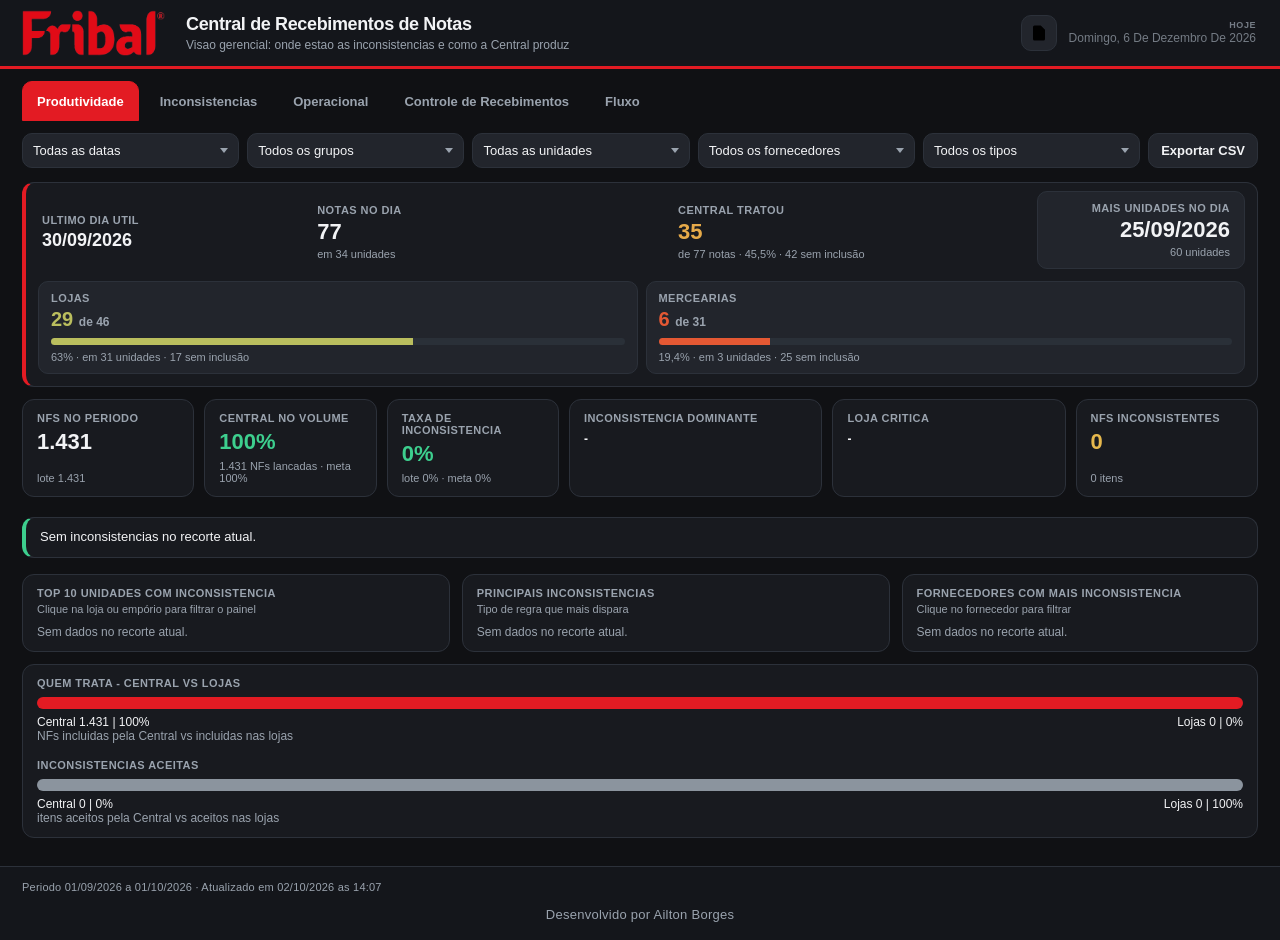
==== index.html @ db61d73b "Pendencias: ordenacao por colunas, padrao por contato (desc) Co-authored-by: Cursor <cursoragent@cur" ====
<!DOCTYPE html>
<html lang="pt-BR">
<head>
  <meta charset="utf-8" />
  <meta name="viewport" content="width=device-width, initial-scale=1, viewport-fit=cover" />
  <title>Fribal | Central de Recebimentos de Notas</title>
  <link rel="stylesheet" href="styles.css" />
  <link rel="stylesheet" href="recebimentos.css" />
</head>
<body>
  <svg class="fluxo-sprite" aria-hidden="true" fill="none" stroke="currentColor" stroke-width="1.8" stroke-linecap="round" stroke-linejoin="round">
    <symbol id="i-play" viewBox="0 0 24 24"><circle cx="12" cy="12" r="9"/><path d="M10 8.5v7l6-3.5z" fill="currentColor" stroke="none"/></symbol>
    <symbol id="i-xml" viewBox="0 0 24 24"><path d="M14 2H6a2 2 0 0 0-2 2v16a2 2 0 0 0 2 2h12a2 2 0 0 0 2-2V8z"/><path d="M14 2v6h6"/><path d="M8 13h8M8 17h5"/></symbol>
    <symbol id="i-inbox" viewBox="0 0 24 24"><path d="M22 12h-6l-2 3H10l-2-3H2"/><path d="M5.45 5.11 2 12v6a2 2 0 0 0 2 2h16a2 2 0 0 0 2-2v-6l-3.45-6.89A2 2 0 0 0 16.76 4H7.24a2 2 0 0 0-1.79 1.11z"/></symbol>
    <symbol id="i-alert" viewBox="0 0 24 24"><path d="M12 2 2 20h20L12 2z"/><path d="M12 9v5M12 17h.01"/></symbol>
    <symbol id="i-scan" viewBox="0 0 24 24"><path d="M3 7V5a2 2 0 0 1 2-2h2M17 3h2a2 2 0 0 1 2 2v2M21 17v2a2 2 0 0 1-2 2h-2M7 21H5a2 2 0 0 1-2-2v-2"/><path d="M7 12h10"/><path d="M12 8v8"/></symbol>
    <symbol id="i-tag" viewBox="0 0 24 24"><path d="M12 2H3v9l9.7 9.7a2 2 0 0 0 2.8 0l6.2-6.2a2 2 0 0 0 0-2.8L12 2z"/><circle cx="7.5" cy="7.5" r="1.5" fill="currentColor" stroke="none"/></symbol>
    <symbol id="i-cost" viewBox="0 0 24 24"><path d="M12 1v22"/><path d="M17 5H9.5a3.5 3.5 0 0 0 0 7h5a3.5 3.5 0 0 1 0 7H6"/></symbol>
    <symbol id="i-tax" viewBox="0 0 24 24"><path d="M4 7V4h16v3"/><path d="M9 20h6"/><path d="M12 4v16"/><path d="M4 11h16"/></symbol>
    <symbol id="i-check" viewBox="0 0 24 24"><path d="M22 11.08V12a10 10 0 1 1-5.93-9.14"/><path d="M22 4 12 14.01l-3-3"/></symbol>
    <symbol id="i-truck" viewBox="0 0 24 24"><path d="M14 18V6a2 2 0 0 0-2-2H4a2 2 0 0 0-2 2v11h2"/><path d="M15 18h4l3-5V9h-7v9z"/><circle cx="7.5" cy="18.5" r="2.5"/><circle cx="17.5" cy="18.5" r="2.5"/></symbol>
    <symbol id="i-undo" viewBox="0 0 24 24"><path d="M3 9h13a5 5 0 0 1 0 10H9"/><path d="M7 5 3 9l4 4"/></symbol>
    <symbol id="i-store" viewBox="0 0 24 24"><path d="M3 9 5 3h14l2 6"/><path d="M3 9v11h18V9"/><path d="M9 22V12h6v10"/></symbol>
    <symbol id="i-bank" viewBox="0 0 24 24"><path d="M3 21h18"/><path d="M3 10h18"/><path d="M5 6l7-4 7 4"/><path d="M4 10v11M8 10v11M12 10v11M16 10v11M20 10v11"/></symbol>
    <symbol id="i-flag" viewBox="0 0 24 24"><path d="M4 22V4"/><path d="M4 4s2-1 6 1 8-2 8-2v10s-4 3-8 1-6 2-6 2z"/></symbol>
    <symbol id="i-sheet" viewBox="0 0 24 24"><path d="M14 2H6a2 2 0 0 0-2 2v16a2 2 0 0 0 2 2h12a2 2 0 0 0 2-2V8z"/><path d="M14 2v6h6"/><path d="M8 13h8M8 17h8M8 9h2"/></symbol>
  </svg>
  <header class="topbar">
    <div class="brand">
      <button class="logo-wrap" type="button" id="btn-home" title="Voltar para Produtividade">
        <img class="logo" src="fribal-logo.png" alt="Fribal" />
      </button>
      <div class="brand-copy">
        <h1>Central de Recebimentos de Notas</h1>
        <p>Visao gerencial: onde estao as inconsistencias e como a Central produz</p>
      </div>
      <div class="brand-actions">
        <a class="sheets-link" href="https://docs.google.com/spreadsheets/d/13R78aXOg1EveB5bdp1Mf9kzS7Kz0Wy-F6XvKM7ao9wM/edit?gid=0#gid=0" target="_blank" rel="noopener noreferrer" title="Abrir planilha da Central de Recebimento">
          <svg class="sheets-ico" aria-hidden="true"><use href="#i-sheet"></use></svg>
          <span class="sr-only">Abrir planilha da Central de Recebimento</span>
        </a>
        <div class="today-chip" title="Data de hoje">
          <small>Hoje</small>
          <strong id="todayDate"></strong>
        </div>
      </div>
    </div>
  </header>

  <nav class="tabs">
    <button class="tab active" data-tab="central">Produtividade</button>
    <button class="tab" data-tab="inc">Inconsistencias</button>
    <button class="tab" data-tab="ops">Operacional</button>
    <button class="tab" data-tab="receb">Controle de Recebimentos</button>
    <button class="tab" data-tab="fluxo">Fluxo</button>
  </nav>

  <main class="wrap">
    <div class="filters" id="filters">
      <div id="f-data"></div>
      <div id="f-segmento"></div>
      <div id="f-loja"></div>
      <div id="f-forn"></div>
      <div id="f-tipo"></div>
      <button class="ghost" id="btn-csv" type="button" title="Base tratada da juncao dos arquivos da pasta Bases">Exportar CSV</button>
    </div>

    <section class="dia-central hidden" id="dia-central"></section>
    <section class="kpis" id="kpis"></section>
    <p class="headline" id="headline"></p>

    <section id="view-central">
      <div class="board">
        <article class="card board-wide">
          <div class="lbl">Top 10 unidades com inconsistencia</div>
          <p class="hint">Clique na loja ou empório para filtrar o painel</p>
          <div id="top-lojas" class="rank-bars"></div>
        </article>
        <article class="card">
          <div class="lbl">Principais inconsistencias</div>
          <p class="hint">Tipo de regra que mais dispara</p>
          <div id="top-tipos" class="rank-bars"></div>
        </article>
        <article class="card">
          <div class="lbl">Fornecedores com mais inconsistencia</div>
          <p class="hint">Clique no fornecedor para filtrar</p>
          <div id="top-forn" class="rank-bars"></div>
        </article>
      </div>
      <article class="card">
        <div class="lbl">Quem trata - Central vs Lojas</div>
        <div id="split-lanc" class="split-block"></div>
        <div class="lbl" style="margin-top:16px">Inconsistencias aceitas</div>
        <div id="split-aceite" class="split-block"></div>
      </article>
    </section>

    <section id="view-inc" class="hidden">
      <div class="pd-toolbar">
        <div class="pd-chips" id="pd-chips"></div>
        <div class="pd-actions">
          <span class="muted" id="pd-status"></span>
          <button type="button" class="ghost" id="pd-clear">Limpar filtros</button>
          <button type="button" class="ghost" id="pd-reload">Atualizar</button>
          <a class="ghost" data-pd-sheet href="#" target="_blank" rel="noopener noreferrer">Abrir planilha</a>
        </div>
      </div>

      <div class="pd-error" id="pd-error" hidden>
        <div>
          <strong>Nao foi possivel ler a planilha da Central.</strong>
          <div class="muted" style="margin-top:4px">Verifique se ela continua compartilhada para "qualquer pessoa com o link". <span id="pd-error-msg"></span></div>
        </div>
        <a class="ghost" data-pd-sheet href="#" target="_blank" rel="noopener noreferrer">Abrir planilha</a>
      </div>

      <div id="pd-content">
        <section class="kpis pd-kpis" id="pd-kpis"></section>
        <p class="headline" id="pd-headline">Carregando pendencias da planilha...</p>

        <div class="board pd-board">
          <article class="card">
            <div class="lbl">Pendencias por tipo</div>
            <p class="hint">Clique para filtrar</p>
            <div id="pd-tipos" class="rank-bars pd-wrap-names"></div>
          </article>
          <article class="card">
            <div class="lbl">Lojas com mais pendencias</div>
            <p class="hint">Top 10 unidades</p>
            <div id="pd-lojas" class="rank-bars"></div>
          </article>
          <article class="card">
            <div class="lbl">Quem precisa agir</div>
            <p class="hint">Contato e setor responsavel</p>
            <div id="pd-resp" class="rank-bars pd-wrap-names"></div>
          </article>
          <article class="card">
            <div class="lbl">Idade das pendencias</div>
            <p class="hint">Dias em aberto</p>
            <div id="pd-idade" class="rank-bars"></div>
          </article>
          <article class="card">
            <div class="lbl">Por data da nota</div>
            <p class="hint">Data informada na planilha</p>
            <div id="pd-datas" class="rank-bars"></div>
          </article>
          <article class="card">
            <div class="lbl">Atendimento da Central</div>
            <p class="hint">Quem acompanha a pendencia</p>
            <div id="pd-atendente" class="rank-bars"></div>
          </article>
        </div>

        <div class="muted count-line" id="pd-count"></div>
        <p class="table-hint">Em telas estreitas a lista vira cartoes. No tablet, deslize a tabela na horizontal.</p>
        <div class="table-wrap">
          <table>
            <thead>
              <tr>
                <th class="sortable" data-pd-sort="loja" scope="col" aria-sort="none" title="Ordenar por Loja">Loja<span class="sort-ind" aria-hidden="true">↕</span></th>
                <th class="sortable" data-pd-sort="nota" scope="col" aria-sort="none" title="Ordenar por Nota">Nota<span class="sort-ind" aria-hidden="true">↕</span></th>
                <th class="sortable" data-pd-sort="data" scope="col" aria-sort="none" title="Ordenar por Data">Data<span class="sort-ind" aria-hidden="true">↕</span></th>
                <th class="sortable" data-pd-sort="inconsistencia" scope="col" aria-sort="none" title="Ordenar por Inconsistencia">Inconsistencia<span class="sort-ind" aria-hidden="true">↕</span></th>
                <th class="sortable" data-pd-sort="contato" scope="col" aria-sort="none" title="Ordenar por Contato">Contato<span class="sort-ind" aria-hidden="true">↕</span></th>
                <th class="sortable" data-pd-sort="setor" scope="col" aria-sort="none" title="Ordenar por Setor">Setor<span class="sort-ind" aria-hidden="true">↕</span></th>
                <th class="sortable" data-pd-sort="atendente" scope="col" aria-sort="none" title="Ordenar por Atendente">Atendente<span class="sort-ind" aria-hidden="true">↕</span></th>
                <th class="sortable" data-pd-sort="dias" scope="col" aria-sort="none" title="Ordenar por Dias">Dias<span class="sort-ind" aria-hidden="true">↕</span></th>
              </tr>
            </thead>
            <tbody id="pd-tbody"></tbody>
          </table>
        </div>
      </div>
    </section>

    <section id="view-ops" class="hidden">
      <div class="muted count-line" id="count-ops"></div>
      <p class="table-hint">Em telas estreitas a lista vira cartoes. No tablet, deslize a tabela na horizontal.</p>
      <div class="table-wrap">
        <table>
          <thead>
            <tr>
              <th>Data</th>
              <th>Loja</th>
              <th>Grupo</th>
              <th>NF</th>
              <th>Fornecedor</th>
              <th>Tipo</th>
              <th>Produto / campo</th>
              <th>De</th>
              <th>Para</th>
              <th>Pessoa</th>
              <th>Equipe</th>
            </tr>
          </thead>
          <tbody id="tb-ops"></tbody>
        </table>
      </div>
    </section>

        <section id="view-receb" class="hidden">
      <div class="page">
        <header class="header" hidden>
          <div class="header-actions">
            <span class="status-pill" id="rb-loadStatus" hidden>Carregando…</span>
            <button type="button" class="btn" id="rb-btnReload" hidden>Recarregar</button>
            <button type="button" class="btn primary" id="rb-btnPickFile" hidden>Carregar arquivo</button>
            <input type="file" id="rb-fileInput" accept=".txt,.csv,text/plain" />
          </div>
        </header>

        <div class="wrap">
          <div class="load-banner" id="rb-loadBanner">
            <div>
              <strong>Não foi possível ler a Base automaticamente.</strong>
              <div class="caption" style="margin-top:4px">
                Abra via servidor local ou selecione
                <code>Bases/Painel de Controle de Recebimentos.txt</code>.
              </div>
            </div>
            <button type="button" class="ghost" id="rb-btnPickFileBanner">Selecionar arquivo</button>
          </div>

          <article class="card sec" id="rb-filtros">
            <div class="sec-head">
              <div class="lbl">Filtros</div>
              <button type="button" class="ghost" id="rb-btnClearFilters">Limpar filtros</button>
            </div>
            <div class="filters">
              <div class="field">
                <label for="rb-fDataDe">Entrada de</label>
                <div class="date-field">
                  <input type="text" id="rb-fDataDe" class="date-br" placeholder="dd/mm/yyyy" readonly autocomplete="off" />
                  <button type="button" class="date-picker-btn" aria-label="Abrir calendário" title="Selecionar data">
                    <svg viewBox="0 0 24 24" aria-hidden="true"><path fill="none" stroke="currentColor" stroke-width="2" stroke-linecap="round" stroke-linejoin="round" d="M7 3v3M17 3v3M4 8h16M5 5h14a2 2 0 0 1 2 2v13a2 2 0 0 1-2 2H5a2 2 0 0 1-2-2V7a2 2 0 0 1 2-2z"/></svg>
                  </button>
                </div>
              </div>
              <div class="field">
                <label for="rb-fDataAte">Entrada até</label>
                <div class="date-field">
                  <input type="text" id="rb-fDataAte" class="date-br" placeholder="dd/mm/yyyy" readonly autocomplete="off" />
                  <button type="button" class="date-picker-btn" aria-label="Abrir calendário" title="Selecionar data">
                    <svg viewBox="0 0 24 24" aria-hidden="true"><path fill="none" stroke="currentColor" stroke-width="2" stroke-linecap="round" stroke-linejoin="round" d="M7 3v3M17 3v3M4 8h16M5 5h14a2 2 0 0 1 2 2v13a2 2 0 0 1-2 2H5a2 2 0 0 1-2-2V7a2 2 0 0 1 2-2z"/></svg>
                  </button>
                </div>
              </div>
              <div class="field">
                <label for="rb-fSituacao-btn">Situação</label>
                <div id="rb-fSituacao" class="msel"></div>
              </div>
              <div class="field">
                <label for="rb-fGrupo-btn">Grupo</label>
                <div id="rb-fGrupo" class="msel"></div>
              </div>
              <div class="field">
                <label for="rb-fEmpresa-btn">Empresa / loja</label>
                <div id="rb-fEmpresa" class="msel"></div>
              </div>
            </div>
          </article>

          <div class="kpis" id="rb-kpiGrid"></div>
          <p class="muted count-line" id="rb-kpiCaption">Aguardando dados…</p>

          <div class="grid-2 grid-paired">
            <article class="card sec" id="rb-funil">
              <div class="lbl">Funil operacional</div>
              <p class="hint">Distribuição por situação</p>
              <div class="bars" id="rb-funilBars"></div>
            </article>
            <article class="card sec" id="rb-ritmo">
              <div class="lbl">Ritmo diário</div>
              <p class="hint">Por data de entrada</p>
              <div class="table-scroll" id="rb-ritmoTableWrap"></div>
            </article>
          </div>

          <div class="grid-2">
            <article class="card sec" id="rb-lojas">
              <div class="lbl">Top lojas</div>
              <p class="hint">Maior valor no recorte</p>
              <div id="rb-lojasTableWrap"></div>
            </article>
            <article class="card sec" id="rb-fornecedores">
              <div class="lbl">Top fornecedores</div>
              <p class="hint">Maior valor no recorte</p>
              <div id="rb-fornecedoresTableWrap"></div>
            </article>
          </div>

          <div class="grid-2 grid-paired">
            <article class="card sec" id="rb-maiores">
              <div class="lbl">Maiores notas</div>
              <p class="hint">Top 10 por valor</p>
              <div id="rb-maioresTableWrap"></div>
            </article>
            <article class="card sec" id="rb-cgo">
              <div class="lbl">Top CGO</div>
              <p class="hint">Maiores volumes</p>
              <div id="rb-cgoTableWrap"></div>
            </article>
          </div>

          <article class="card sec" id="rb-qualidade">
            <div class="lbl">Qualidade</div>
            <p class="hint">Alertas de cadastro e atraso</p>
            <div class="chips" id="rb-qualidadeChips"></div>
          </article>

          <article class="card sec" id="rb-detalhe">
            <div class="sec-head">
              <div class="sec-head-copy">
                <div class="lbl">Notas filtradas</div>
                <p class="caption" id="rb-tableCaption">—</p>
              </div>
              <button type="button" class="ghost" id="rb-btnExportExcel" disabled title="Baixar todas as notas do filtro atual para abrir no Excel">Exportar Excel</button>
            </div>
            <div class="table-scroll" id="rb-detailTableWrap"></div>
            <div class="pager">
              <div id="rb-pagerInfo">—</div>
              <div class="pager-actions">
                <button type="button" class="ghost" id="rb-btnPrevPage">Anterior</button>
                <button type="button" class="ghost" id="rb-btnNextPage">Próxima</button>
              </div>
            </div>
          </article>
        </div>
      </div>
    </section>

    <section id="view-fluxo" class="hidden">
      <div class="fluxo-head">
        <div>
          <div class="lbl">Mapa operacional</div>
          <h2>Fluxo Central de Recebimentos de Notas Fribal</h2>
          <p class="hint">Do XML do fornecedor ao financeiro, com tratativas e conferencia nas lojas.</p>
        </div>
        <div class="fluxo-toolbar">
          <button type="button" class="ghost fluxo-mode is-on" data-fluxo-mode="ok">Sem inconsistencia</button>
          <button type="button" class="ghost fluxo-mode" data-fluxo-mode="inc">Com inconsistencia</button>
        </div>
      </div>
      <p class="fluxo-now" id="fluxo-now">A nota inicia a jornada.</p>

      <div class="fluxo-board" id="fluxo-board">
        <div class="fluxo-lane-bg bg-origem"></div>
        <div class="fluxo-lane-bg bg-trat"></div>
        <div class="fluxo-lane-bg bg-central"></div>
        <div class="fluxo-lane-bg bg-loja"></div>

        <div class="fluxo-lane-title t-origem">Origem</div>
        <div class="fluxo-lane-title t-trat">Tratativas</div>
        <div class="fluxo-lane-title t-central">Central de Recebimentos</div>
        <div class="fluxo-lane-title t-loja">Lojas</div>

        <div class="fluxo-col col-origem">
          <article class="fnode pill" data-step="inicio">
            <svg class="fico"><use href="#i-play"></use></svg>
            <span>INÍCIO</span>
          </article>
          <article class="fnode oval" data-step="xml">
            <svg class="fico"><use href="#i-xml"></use></svg>
            <div>
              <strong>Fornecedor envia XML</strong>
              <small>Origem da NF-e</small>
            </div>
          </article>
        </div>

        <div class="fluxo-col col-trat">
          <div class="fstack" data-step="tratativas">
            <article class="fnode" data-step="cadastro">
              <svg class="fico"><use href="#i-tag"></use></svg>
              <div>
                <strong>Cadastro de produto</strong>
                <small>Comercial</small>
              </div>
            </article>
            <article class="fnode" data-step="custo">
              <svg class="fico"><use href="#i-cost"></use></svg>
              <div>
                <strong>Custo de mercadoria</strong>
                <small>Controller</small>
              </div>
            </article>
            <article class="fnode" data-step="fiscal">
              <svg class="fico"><use href="#i-tax"></use></svg>
              <div>
                <strong>CFOP, CGO, impostos</strong>
                <small>Fiscal / Contábil</small>
              </div>
            </article>
          </div>
          <article class="fnode" data-step="tratada">
            <svg class="fico"><use href="#i-check"></use></svg>
            <div>
              <strong>Inconsistência tratada</strong>
              <small>Retorna para validação</small>
            </div>
          </article>
        </div>

        <div class="fluxo-col col-central">
          <article class="fnode" data-step="pre">
            <svg class="fico"><use href="#i-inbox"></use></svg>
            <div>
              <strong>Pré-entrada</strong>
              <small>Central recebe a nota</small>
            </div>
          </article>
          <article class="fnode diamond" data-step="dec-c">
            <div class="diamond-inner">
              <svg class="fico"><use href="#i-alert"></use></svg>
              <strong>Inconsistência?</strong>
            </div>
          </article>
          <article class="fnode" data-step="validar">
            <svg class="fico"><use href="#i-scan"></use></svg>
            <div>
              <strong>Validar informações e gerar carga</strong>
              <small>Libera para as lojas</small>
            </div>
          </article>
          <article class="fnode oval end" data-step="fechar">
            <svg class="fico"><use href="#i-bank"></use></svg>
            <div>
              <strong>Fechar carga e gerar financeiro</strong>
              <small>Encerramento na Central</small>
            </div>
          </article>
          <article class="fnode pill fim" data-step="fim">
            <svg class="fico"><use href="#i-flag"></use></svg>
            <span>FIM</span>
          </article>
        </div>

        <div class="fluxo-col col-loja">
          <article class="fnode" data-step="conf">
            <svg class="fico"><use href="#i-truck"></use></svg>
            <div>
              <strong>Conferência de carga</strong>
              <small>Recebimento fisico na loja</small>
            </div>
          </article>
          <article class="fnode diamond" data-step="dec-l">
            <div class="diamond-inner">
              <svg class="fico"><use href="#i-alert"></use></svg>
              <strong>Inconsistência?</strong>
            </div>
          </article>
          <article class="fnode" data-step="devolucao">
            <svg class="fico"><use href="#i-undo"></use></svg>
            <div>
              <strong>Emitir devolução / tratar inconsistência</strong>
              <small>Caminho SIM na loja</small>
            </div>
          </article>
          <article class="fnode" data-step="finalizar">
            <svg class="fico"><use href="#i-store"></use></svg>
            <div>
              <strong>Finalizar carga</strong>
              <small>Loja devolve a Central</small>
            </div>
          </article>
        </div>

        <svg class="fluxo-wires" id="fluxo-wires" aria-hidden="true">
          <defs>
            <marker id="fluxo-arrow" viewBox="0 0 10 10" refX="10" refY="5" markerWidth="5.5" markerHeight="5.5" markerUnits="userSpaceOnUse" orient="auto">
              <path d="M 0 1.2 L 10 5 L 0 8.8 z"></path>
            </marker>
            <filter id="fluxo-glow" x="-40%" y="-40%" width="180%" height="180%">
              <feGaussianBlur stdDeviation="2.4" result="b"/>
              <feMerge><feMergeNode in="b"/><feMergeNode in="SourceGraphic"/></feMerge>
            </filter>
          </defs>
          <g id="fluxo-paths"></g>
          <circle id="fluxo-token" r="5"></circle>
        </svg>
      </div>
    </section>
  </main>

  <div class="drawer-scrim" id="drawer-scrim" hidden></div>
  <aside class="drawer" id="drawer">
    <header>
      <div>
        <h2 id="d-title">Nota</h2>
        <p class="muted" id="d-sub"></p>
      </div>
      <button class="ghost" id="d-close" type="button">Fechar</button>
    </header>
    <div class="body">
      <ul class="tl" id="d-tl"></ul>
    </div>
  </aside>

  <footer class="footer">
    <div class="meta" id="meta">Carregando...</div>
    <p class="credit">Desenvolvido por Ailton Borges</p>
  </footer>

  <script src="dados.js" charset="utf-8"></script>
  <script src="app.js" charset="utf-8"></script>
  <script src="recebimentos.js" charset="utf-8"></script>
  <script src="pendencias.js" charset="utf-8"></script>
</body>
</html>
---- styles.css ----
:root {
  --bg: #101114;
  --bg-2: #181a1f;
  --bg-3: #22252c;
  --line: #2c313a;
  --text: #f2f3f5;
  --muted: #9aa3ae;
  --accent: #e31b23;
  --good: #3dcf8e;
  --warn: #e6b84d;
  --bad: #e31b23;
  --radius: 12px;
  --font: Arial, Helvetica, "Segoe UI", sans-serif;
}

* { box-sizing: border-box; }
html, body { margin: 0; padding: 0; background: var(--bg); color: var(--text); font-family: var(--font); }
html { overflow-x: hidden; }
body {
  min-height: 100vh;
  min-height: 100dvh;
  display: flex;
  flex-direction: column;
  overflow-x: hidden;
}
body.drawer-open { overflow: hidden; }

.topbar {
  display: flex;
  justify-content: space-between;
  align-items: center;
  gap: 16px;
  padding: 10px max(22px, env(safe-area-inset-right)) 10px max(22px, env(safe-area-inset-left));
  background: #14161b;
  border-bottom: 3px solid var(--accent);
}
.brand { display: flex; align-items: center; gap: 14px; min-width: 0; width: 100%; }
.brand-copy { min-width: 0; flex: 1; }
.brand-actions {
  flex: 0 0 auto;
  margin-left: auto;
  display: flex;
  align-items: center;
  gap: 10px;
}
.sheets-link {
  flex: 0 0 auto;
  width: 36px;
  height: 36px;
  display: inline-flex;
  align-items: center;
  justify-content: center;
  color: var(--muted);
  background: var(--bg-3);
  border: 1px solid var(--line);
  border-radius: 10px;
  text-decoration: none;
}
.sheets-link:hover {
  color: #fff;
  background: var(--accent);
  border-color: var(--accent);
}
.sheets-link:focus-visible { outline: 2px solid var(--accent); outline-offset: 3px; }
.sheets-ico { width: 18px; height: 18px; display: block; }
.sr-only {
  position: absolute;
  width: 1px;
  height: 1px;
  padding: 0;
  margin: -1px;
  overflow: hidden;
  clip: rect(0, 0, 0, 0);
  white-space: nowrap;
  border: 0;
}
.today-chip {
  flex: 0 0 auto;
  display: flex;
  flex-direction: column;
  justify-content: center;
  align-items: flex-end;
  gap: 1px;
  background: transparent;
  border: 0;
  border-radius: 0;
  padding: 0 2px;
  min-width: 0;
  text-align: right;
  opacity: 0.72;
}
.today-chip small {
  color: var(--muted);
  font-size: 9px;
  font-weight: 600;
  letter-spacing: 0.06em;
  text-transform: uppercase;
}
.today-chip strong {
  color: var(--muted);
  font-size: 12px;
  font-weight: 500;
  text-transform: capitalize;
  line-height: 1.25;
}
.logo-wrap {
  flex: 0 0 auto;
  height: 46px;
  width: 150px;
  display: flex;
  align-items: center;
  justify-content: flex-start;
  margin: 0;
  padding: 0;
  border: 0;
  background: transparent;
  cursor: pointer;
}
.logo-wrap:hover { opacity: 0.88; }
.logo-wrap:focus-visible { outline: 2px solid var(--accent); outline-offset: 3px; }
.logo {
  height: 46px;
  width: 150px;
  object-fit: contain;
  object-position: left center;
  display: block;
}
.topbar h1 { margin: 0; font-size: 18px; font-weight: 800; letter-spacing: -0.02em; overflow-wrap: anywhere; }
.topbar p { margin: 3px 0 0; color: var(--muted); font-size: 12px; overflow-wrap: anywhere; }
.wrap { flex: 1; min-width: 0; }
.footer {
  margin-top: auto;
  padding: 12px max(22px, env(safe-area-inset-right)) max(16px, env(safe-area-inset-bottom)) max(22px, env(safe-area-inset-left));
  border-top: 1px solid var(--line);
  background: #14161b;
}
.meta {
  color: var(--muted);
  font-size: 11px;
  font-weight: 500;
  letter-spacing: 0.02em;
  line-height: 1.5;
  overflow-wrap: anywhere;
}
.credit {
  margin: 10px 0 0;
  color: var(--muted);
  font-size: 13px;
  font-weight: 500;
  letter-spacing: 0.02em;
  text-align: center;
  line-height: 1.4;
}

.tabs {
  display: flex;
  flex-wrap: wrap;
  align-items: center;
  gap: 6px;
  padding: 12px max(22px, env(safe-area-inset-right)) 0 max(22px, env(safe-area-inset-left));
}
.tab {
  background: transparent;
  color: var(--muted);
  border: 1px solid transparent;
  border-radius: 10px 10px 0 0;
  padding: 8px 14px;
  cursor: pointer;
  font: inherit;
  font-size: 13px;
  font-weight: 700;
  min-height: 40px;
}
.tab.active {
  color: #fff;
  background: var(--accent);
  border-color: var(--accent);
}

.wrap { padding: 12px max(22px, env(safe-area-inset-right)) 28px max(22px, env(safe-area-inset-left)); }

.kpis {
  display: grid;
  grid-template-columns: repeat(3, minmax(0, 0.85fr)) minmax(0, 1.25fr) minmax(0, 1.15fr) minmax(0, 0.9fr);
  gap: 10px;
  align-items: stretch;
  margin-bottom: 20px;
}
.kpis > .card {
  display: flex;
  flex-direction: column;
  min-width: 0;
  min-height: 92px;
}
.card {
  background: var(--bg-2);
  border: 1px solid var(--line);
  border-radius: var(--radius);
  padding: 12px 14px;
}
.card .lbl { color: var(--muted); font-size: 11px; text-transform: uppercase; letter-spacing: 0.04em; font-weight: 700; }
.card .val {
  font-size: 22px;
  font-weight: 800;
  margin-top: 6px;
  line-height: 1.1;
  font-variant-numeric: tabular-nums;
}
.card .val-text {
  font-size: 12px;
  font-weight: 700;
  line-height: 1.3;
  margin-top: 8px;
  display: -webkit-box;
  -webkit-line-clamp: 2;
  -webkit-box-orient: vertical;
  overflow: hidden;
  word-break: break-word;
  overflow-wrap: anywhere;
}
.card .sub { color: var(--muted); font-size: 11px; margin-top: auto; padding-top: 6px; overflow-wrap: anywhere; }
.card.warn .val { color: var(--warn); }
.card.bad .val { color: var(--bad); }
.card.good .val { color: var(--good); }

.filters {
  display: grid;
  grid-template-columns: repeat(5, minmax(0, 1fr)) auto;
  gap: 8px;
  margin: 0 0 14px;
  align-items: stretch;
}
.filters input, .filters select, .filters button {
  min-width: 0;
}
.filters input, .filters select {
  width: 100%;
  background: var(--bg-3);
  color: var(--text);
  border: 1px solid var(--line);
  border-radius: 10px;
  padding: 8px 10px;
  font: inherit;
  font-size: 13px;
}
.filters input::placeholder { color: #7a8490; }
.filters select:disabled { opacity: 0.45; }
.filters .msel { min-width: 0; }
.filters .msel-btn {
  display: flex;
  align-items: center;
  justify-content: space-between;
  gap: 8px;
  width: 100%;
  min-height: 35px;
  background: var(--bg-3);
  color: var(--text);
  border: 1px solid var(--line);
  border-radius: 10px;
  padding: 8px 10px;
  font: inherit;
  font-size: 13px;
  text-align: left;
  cursor: pointer;
}
.filters .msel-btn:focus-visible {
  outline: 2px solid rgba(227, 27, 35, 0.35);
  border-color: var(--accent);
}
.filters .msel-btn.is-open,
.filters .msel-btn.has-value { border-color: var(--accent); }
.filters .msel-text {
  flex: 1;
  min-width: 0;
  overflow: hidden;
  text-overflow: ellipsis;
  white-space: nowrap;
}
.filters .msel-caret {
  flex: 0 0 auto;
  border-left: 4px solid transparent;
  border-right: 4px solid transparent;
  border-top: 5px solid var(--muted);
}
.filters .msel-btn.is-open .msel-caret { transform: rotate(180deg); }
.rb-msel-panel .msel-group {
  padding: 8px 8px 4px;
  color: var(--muted);
  font-size: 11px;
  font-weight: 700;
  text-transform: uppercase;
  letter-spacing: 0.03em;
}

.dia-central { margin: 0 0 12px; }
.dia-central-wrap {
  background: var(--bg-2);
  border: 1px solid var(--line);
  border-left: 4px solid var(--accent);
  border-radius: var(--radius);
  overflow: hidden;
}
.dia-central-top {
  display: grid;
  grid-template-columns: minmax(0, 1fr) minmax(168px, 220px);
  align-items: stretch;
}
.dia-central-card {
  display: grid;
  grid-template-columns: minmax(140px, 0.9fr) minmax(0, 1.2fr) minmax(0, 1.2fr);
  gap: 8px 18px;
  align-items: center;
  width: 100%;
  min-width: 0;
  background: transparent;
  border: 0;
  border-radius: 0;
  padding: 12px 16px 8px;
  color: inherit;
  font: inherit;
  text-align: left;
  cursor: pointer;
}
.dia-central-card:hover { background: #1c1f26; }
.dia-central-recorde {
  display: flex;
  flex-direction: column;
  justify-content: center;
  align-items: flex-end;
  gap: 0;
  margin: 8px 12px 8px 0;
  padding: 10px 14px;
  background: var(--bg-3);
  border: 1px solid var(--line);
  border-radius: 10px;
  color: inherit;
  font: inherit;
  text-align: right;
  cursor: pointer;
}
.dia-central-recorde:hover { border-color: #4a5160; background: #1c1f26; }
.dia-central-recorde.is-on {
  border-color: var(--accent);
  box-shadow: inset -3px 0 0 var(--accent);
}
.dia-grupos {
  display: grid;
  grid-template-columns: repeat(3, minmax(0, 1fr));
  gap: 8px;
  padding: 4px 12px 12px;
}
.dia-grupos-2 {
  grid-template-columns: repeat(2, minmax(0, 1fr));
}
.dia-grupo {
  display: block;
  width: 100%;
  background: var(--bg-3);
  border: 1px solid var(--line);
  border-radius: 10px;
  padding: 10px 12px;
  color: inherit;
  font: inherit;
  text-align: left;
  cursor: pointer;
}
.dia-grupo:hover { border-color: #4a5160; background: #1c1f26; }
.dia-grupo.is-on {
  border-color: var(--accent);
  box-shadow: inset 3px 0 0 var(--accent);
}
.dia-grupo .lbl {
  display: block;
  color: var(--muted);
  font-size: 11px;
  text-transform: uppercase;
  letter-spacing: 0.04em;
  font-weight: 700;
}
.dia-grupo b {
  display: block;
  margin-top: 4px;
  font-size: 20px;
  font-weight: 800;
  font-variant-numeric: tabular-nums;
  line-height: 1.1;
}
.dia-grupo b small {
  font-size: 12px;
  font-weight: 600;
  color: var(--muted);
}
.dia-grupo .track {
  height: 7px;
  background: #2a3038;
  border-radius: 99px;
  overflow: hidden;
  margin-top: 8px;
}
.dia-grupo .track i { display: block; height: 100%; }
.dia-grupo .sub {
  color: var(--muted);
  font-size: 11px;
  margin-top: 6px;
}
.seg-tag {
  display: inline-block;
  margin-right: 6px;
  padding: 1px 6px;
  border-radius: 999px;
  font-size: 10px;
  font-weight: 700;
  letter-spacing: 0.03em;
  text-transform: uppercase;
  vertical-align: middle;
  background: #2a3038;
  color: var(--muted);
}
.seg-tag.seg-lojas { background: #24362c; color: #8fd4a8; }
.seg-tag.seg-emporios { background: #243446; color: #9ec3e6; }
.seg-tag.seg-mercearia { background: #3a2f1e; color: #e0c48a; }
.rank-bar .name .seg-tag { margin-right: 6px; }
.dia-central-when .lbl,
.dia-central-stat .lbl,
.dia-central-recorde .lbl {
  display: block;
  color: var(--muted);
  font-size: 11px;
  text-transform: uppercase;
  letter-spacing: 0.04em;
  font-weight: 700;
}
.dia-central-when strong {
  display: block;
  margin-top: 4px;
  font-size: 18px;
  font-weight: 800;
}
.dia-central-stat b,
.dia-central-recorde b {
  display: block;
  margin-top: 4px;
  font-size: 22px;
  font-weight: 800;
  font-variant-numeric: tabular-nums;
  line-height: 1.1;
}
.dia-central-stat .sub,
.dia-central-recorde .sub {
  color: var(--muted);
  font-size: 11px;
  margin-top: 4px;
}

.headline {
  margin: 0 0 16px;
  padding: 10px 14px;
  background: var(--bg-2);
  border: 1px solid var(--line);
  border-left: 4px solid var(--accent);
  border-radius: var(--radius);
  font-size: 13px;
  line-height: 1.45;
  color: var(--text);
  overflow-wrap: anywhere;
}
.headline.ok { border-left-color: var(--good); }
.hint { margin: 4px 0 10px; color: var(--muted); font-size: 11px; }

.board {
  display: grid;
  grid-template-columns: minmax(0, 1.2fr) minmax(0, 1.2fr) minmax(0, 1fr);
  gap: 12px;
  margin-bottom: 12px;
}
.board-wide { min-height: 0; }

.rank-bars { display: flex; flex-direction: column; gap: 5px; }
.rank-bar {
  display: grid;
  grid-template-columns: 22px minmax(0, 1.2fr) 1fr auto;
  gap: 8px;
  align-items: center;
  width: 100%;
  background: transparent;
  border: 0;
  color: inherit;
  font: inherit;
  font-size: 12px;
  padding: 4px 2px;
  cursor: pointer;
  text-align: left;
  border-radius: 8px;
}
.rank-bar:hover { background: #22262e; }
.rank-bar .pos {
  color: var(--muted);
  font-variant-numeric: tabular-nums;
  font-weight: 800;
  font-size: 11px;
}
.rank-bar .name { overflow: hidden; text-overflow: ellipsis; white-space: nowrap; }
.rank-bar .track {
  height: 7px;
  background: #2a3038;
  border-radius: 99px;
  overflow: hidden;
}
.rank-bar .track i { display: block; height: 100%; background: #8b949e; }
.rank-bar .qty { color: var(--muted); white-space: nowrap; font-variant-numeric: tabular-nums; font-size: 11px; }

#top-tipos .rank-bar {
  grid-template-columns: 22px minmax(0, 1fr) auto;
  grid-template-areas:
    "pos name qty"
    "pos track track";
  row-gap: 4px;
  align-items: start;
}
#top-tipos .rank-bar .pos { grid-area: pos; padding-top: 1px; }
#top-tipos .rank-bar .name {
  grid-area: name;
  white-space: normal;
  overflow: visible;
  text-overflow: unset;
  line-height: 1.3;
  font-weight: 650;
}
#top-tipos .rank-bar .qty { grid-area: qty; padding-top: 1px; }
#top-tipos .rank-bar .track { grid-area: track; }
.rank-bar.hot1 .pos, .rank-bar.hot1 .name { color: var(--accent); font-weight: 800; }
.rank-bar.hot1 .track i { background: var(--accent); }
.rank-bar.hot2 .pos, .rank-bar.hot2 .name { color: #ff8a8a; font-weight: 700; }
.rank-bar.hot2 .track i { background: #a61d24; }
.rank-bar.hot3 .track i { background: var(--warn); }

.team-compact { margin-top: 8px; }
.team-row {
  display: grid;
  grid-template-columns: minmax(0, 1.4fr) repeat(4, auto);
  gap: 10px;
  align-items: center;
  padding: 8px 0;
  border-bottom: 1px solid var(--line);
  font-size: 13px;
}
.team-row:last-child { border-bottom: 0; }
.team-row b { font-size: 16px; }
.team-row .muted { display: block; }
.team-row.lead .pname { color: var(--accent); }

.team {
  display: grid;
  grid-template-columns: repeat(4, minmax(0, 1fr));
  gap: 10px;
}
.person {
  background: var(--bg-2);
  border: 1px solid var(--line);
  border-radius: var(--radius);
  padding: 12px 14px;
}
.person.lead { border-color: var(--accent); }
.person .pname { font-size: 15px; font-weight: 700; }
.person .pstats {
  display: grid;
  grid-template-columns: 1fr 1fr;
  gap: 8px 10px;
  margin-top: 10px;
}
.person .pstats b { display: block; font-size: 18px; }
.person .pstats span { color: var(--muted); font-size: 11px; }

.split-block { margin-top: 8px; }
.meter {
  height: 12px;
  background: #2a3038;
  border-radius: 99px;
  overflow: hidden;
  display: flex;
}
.meter i { display: block; height: 100%; }
.meter .c { background: var(--accent); }
.meter .l { background: #8b949e; }
.meter-leg {
  display: flex;
  justify-content: space-between;
  flex-wrap: wrap;
  gap: 8px;
  font-size: 12px;
  margin-top: 6px;
  font-variant-numeric: tabular-nums;
}
button.ghost, a.ghost {
  background: var(--bg-3);
  color: var(--text);
  border: 1px solid var(--line);
  border-radius: 10px;
  padding: 8px 12px;
  font: inherit;
  font-size: 13px;
  font-weight: 700;
  cursor: pointer;
  text-decoration: none;
  display: inline-flex;
  align-items: center;
  justify-content: center;
  white-space: nowrap;
}
button.ghost:hover, a.ghost:hover { background: var(--accent); border-color: var(--accent); color: #fff; }

.grid-2 { display: grid; grid-template-columns: minmax(0, 1.1fr) minmax(0, 1.4fr); gap: 12px; margin-bottom: 12px; }

.pd-toolbar {
  display: grid;
  grid-template-columns: minmax(0, 1fr) auto;
  gap: 8px;
  align-items: center;
  margin: 0 0 14px;
}
.pd-chips { display: flex; flex-wrap: wrap; gap: 6px; min-width: 0; }
.pd-chip {
  background: rgba(227, 27, 35, 0.14);
  color: #ffb4b4;
  border: 1px solid rgba(227, 27, 35, 0.4);
  border-radius: 999px;
  padding: 4px 10px;
  font: inherit;
  font-size: 11px;
  font-weight: 700;
  cursor: pointer;
  max-width: 100%;
  overflow: hidden;
  text-overflow: ellipsis;
  white-space: nowrap;
}
.pd-chip:hover { background: var(--accent); color: #fff; }
.pd-actions { display: flex; gap: 8px; align-items: center; justify-content: flex-end; flex-wrap: wrap; }
.pd-actions button:disabled { opacity: 0.5; cursor: progress; }
.pd-error {
  display: flex;
  align-items: center;
  justify-content: space-between;
  gap: 12px;
  margin: 0 0 14px;
  padding: 12px 14px;
  background: var(--bg-2);
  border: 1px solid var(--line);
  border-left: 4px solid var(--bad);
  border-radius: var(--radius);
}
.pd-error[hidden] { display: none; }
#pd-content.is-loading { opacity: 0.55; }
.pd-kpis { grid-template-columns: repeat(5, minmax(0, 1fr)); }
.pd-board { grid-template-columns: repeat(3, minmax(0, 1fr)); }
.pd-board .card { min-width: 0; }
.rank-bar.is-active { background: #2a2f38; box-shadow: inset 3px 0 0 var(--accent); }
.pd-wrap-names .rank-bar {
  grid-template-columns: 22px minmax(0, 1fr) auto;
  grid-template-areas:
    "pos name qty"
    "pos track track";
  row-gap: 4px;
  align-items: start;
}
.pd-wrap-names .rank-bar .pos { grid-area: pos; padding-top: 1px; }
.pd-wrap-names .rank-bar .name { grid-area: name; white-space: normal; overflow: visible; line-height: 1.3; }
.pd-wrap-names .rank-bar .qty { grid-area: qty; padding-top: 1px; }
.pd-wrap-names .rank-bar .track { grid-area: track; }
.pd-tipo { font-weight: 700; color: var(--text); }
.pd-missing { color: var(--warn); font-weight: 700; }
.pd-age {
  display: inline-block;
  min-width: 26px;
  padding: 2px 8px;
  border-radius: 999px;
  color: #0e1014;
  font-weight: 800;
  text-align: center;
}
#view-inc .msg { white-space: normal; min-width: 280px; }
#view-inc th.sortable { cursor: pointer; user-select: none; }
#view-inc th.sortable:hover { color: var(--text); background: #181b22; }
#view-inc th.sortable.is-sorted { color: var(--accent); }
#view-inc th .sort-ind { display: inline-block; margin-left: 4px; font-size: 9px; opacity: 0.55; vertical-align: middle; }
#view-inc th.sortable.is-sorted .sort-ind { opacity: 1; }

.bars { display: flex; flex-direction: column; gap: 8px; margin-top: 10px; }
.bar-row { display: grid; grid-template-columns: 88px minmax(0, 1fr) 90px; gap: 8px; align-items: center; font-size: 12px; }
.bar { height: 10px; background: #2a3038; border-radius: 99px; overflow: hidden; display: flex; min-width: 0; }
.bar i { display: block; height: 100%; background: var(--accent); }
.bar i.alt { background: #8b949e; opacity: 0.9; }
.muted { color: var(--muted); font-size: 12px; }
.count-line { margin: 0 0 8px; }
.table-hint {
  display: none;
  margin: 0 0 8px;
  color: var(--muted);
  font-size: 11px;
}

.table-wrap {
  overflow: auto;
  max-height: 62vh;
  border: 1px solid var(--line);
  border-radius: var(--radius);
  background: var(--bg-2);
  -webkit-overflow-scrolling: touch;
}
table { width: max-content; min-width: 100%; border-collapse: collapse; font-size: 12.5px; }
th, td { padding: 8px 10px; text-align: left; border-bottom: 1px solid var(--line); vertical-align: middle; white-space: nowrap; }
th { position: sticky; top: 0; background: #111318; color: var(--muted); font-weight: 700; font-size: 11px; text-transform: uppercase; letter-spacing: 0.03em; z-index: 1; }
#view-ops .count-line { font-size: 11px; }
#view-ops table { font-size: 11.5px; }
#view-ops th { font-size: 10px; }
#view-ops .badge { font-size: 10px; padding: 1px 7px; }
tr:hover td { background: #22262e; }
tr.clickable { cursor: pointer; }
.msg { max-width: 420px; color: #d0d5dc; }
.num { font-variant-numeric: tabular-nums; white-space: nowrap; }

.badge {
  display: inline-block;
  border-radius: 999px;
  padding: 2px 8px;
  font-size: 11px;
  font-weight: 700;
  white-space: nowrap;
}
.t-custo_acima { background: #3a1d1d; color: #ffb4b4; }
.t-custo_abaixo { background: #3a3014; color: #f5d48a; }
.t-venda_acima { background: #2d1d3e; color: #e9c4ff; }
.t-venda_abaixo { background: #163344; color: #9fe3ff; }
.t-pedido { background: #3a2414; color: #ffc999; }
.t-outros, .t-exclusao_nf, .t-exclusao_produto, .t-alteracao_fiscal { background: #243040; color: #c5d2e0; }

.drawer {
  position: fixed;
  top: 0; right: 0; bottom: 0;
  width: min(520px, 100vw);
  max-width: 100%;
  background: var(--bg-2);
  border-left: 1px solid var(--line);
  transform: translateX(100%);
  transition: transform 0.18s ease;
  z-index: 20;
  display: flex;
  flex-direction: column;
  padding-bottom: env(safe-area-inset-bottom);
}
.drawer.open { transform: none; }
.drawer-scrim {
  position: fixed;
  inset: 0;
  z-index: 18;
  background: rgba(0, 0, 0, 0.55);
  border: 0;
}
.drawer-scrim[hidden] { display: none; }
.drawer header {
  padding: max(16px, env(safe-area-inset-top)) 16px 16px;
  border-bottom: 3px solid var(--accent);
  display: flex;
  justify-content: space-between;
  align-items: flex-start;
  gap: 8px;
}
.drawer header > div { min-width: 0; }
.drawer h2 { margin: 0; font-size: 16px; overflow-wrap: anywhere; }
.drawer .body { overflow: auto; padding: 12px 16px 24px; }
.drawer .ghost { flex: 0 0 auto; }
.tl { list-style: none; margin: 0; padding: 0; }
.tl li { border-left: 2px solid var(--accent); padding: 0 0 12px 12px; margin-left: 6px; }
.tl .when { color: var(--muted); font-size: 11px; overflow-wrap: anywhere; }
.tl .what { font-size: 13px; margin-top: 2px; overflow-wrap: anywhere; }
#d-sub { overflow-wrap: anywhere; }

.hidden { display: none !important; }

@media (max-width: 1200px) {
  .kpis { grid-template-columns: repeat(3, minmax(0, 1fr)); }
  .filters { grid-template-columns: minmax(0, 1fr) minmax(0, 1fr); }
  .filters #q { grid-column: 1 / -1; }
  .grid-2 { grid-template-columns: 1fr; }
  .board { grid-template-columns: 1fr; }
  .team { grid-template-columns: 1fr 1fr; }
  .pd-board { grid-template-columns: repeat(2, minmax(0, 1fr)); }
}

@media (max-width: 900px) {
  .kpis { grid-template-columns: repeat(2, minmax(0, 1fr)); }
  .kpis > .card { min-height: 0; }
  .pd-board { grid-template-columns: 1fr; }
  .pd-toolbar { grid-template-columns: 1fr; }
  .pd-actions { justify-content: flex-start; }
  .table-hint { display: block; }
  .rank-bar {
    grid-template-columns: 22px minmax(0, 1fr) auto;
    grid-template-areas:
      "pos name qty"
      "pos track track";
    row-gap: 4px;
    align-items: start;
  }
  .rank-bar .pos { grid-area: pos; padding-top: 1px; }
  .rank-bar .name {
    grid-area: name;
    white-space: normal;
    overflow: visible;
    text-overflow: unset;
    line-height: 1.3;
  }
  .rank-bar .qty { grid-area: qty; padding-top: 1px; white-space: normal; text-align: right; }
  .rank-bar .track { grid-area: track; }
  .bar-row {
    grid-template-columns: minmax(0, 1fr) auto;
    grid-template-areas:
      "d q"
      "b b";
  }
  .bar-row > span:first-child { grid-area: d; }
  .bar-row > span:last-child { grid-area: q; }
  .bar-row .bar { grid-area: b; }
  .team-row {
    grid-template-columns: repeat(4, minmax(0, 1fr));
    gap: 8px;
  }
  .team-row > div:first-child { grid-column: 1 / -1; }
}

@media (max-width: 720px) {
  .topbar {
    flex-direction: column;
    align-items: stretch;
    padding: max(10px, env(safe-area-inset-top)) 14px 10px;
  }
  .logo-wrap, .logo { height: 36px; width: 118px; }
  .brand { flex-wrap: wrap; }
  .topbar h1 { font-size: 16px; }
  .brand-actions {
    width: 100%;
    margin-left: 0;
    justify-content: space-between;
  }
  .today-chip {
    width: auto;
    margin-left: 0;
    align-items: flex-start;
    text-align: left;
  }
  .tabs { padding: 10px 14px 0; gap: 4px; }
  .tab { flex: 1 1 auto; text-align: center; border-radius: 10px; padding: 10px 12px; }
  .wrap { padding: 12px 14px 24px; }
  .footer { padding: 12px 14px max(16px, env(safe-area-inset-bottom)); }
  .filters { grid-template-columns: 1fr; }
  .filters #q,
  .filters button { grid-column: 1 / -1; }
  .dia-central-top { grid-template-columns: 1fr; }
  .dia-central-card {
    grid-template-columns: 1fr 1fr;
  }
  .dia-central-when { grid-column: 1 / -1; }
  .dia-central-recorde {
    margin: 0 12px 8px;
    align-items: flex-start;
    text-align: left;
  }
  .dia-grupos { grid-template-columns: 1fr; padding: 0 10px 12px; }
  .filters #btn-csv { grid-column: auto; }
  .filters #btn-csv { width: 100%; }
  .team { grid-template-columns: 1fr; }
  .meter-leg { flex-direction: column; gap: 4px; }
  .drawer {
    width: 100vw;
    border-left: 0;
  }
  .drawer header { flex-wrap: wrap; }
  .table-hint { display: none; }
  .table-wrap {
    overflow: visible;
    max-height: none;
    border: 0;
    background: transparent;
    border-radius: 0;
  }
  table { width: 100%; min-width: 0; }
  table thead { display: none; }
  table tbody { display: block; }
  table tr {
    display: block;
    background: var(--bg-2);
    border: 1px solid var(--line);
    border-radius: var(--radius);
    margin-bottom: 10px;
    padding: 10px 12px;
  }
  table tr:hover td { background: transparent; }
  table td {
    display: grid;
    grid-template-columns: minmax(96px, 34%) minmax(0, 1fr);
    gap: 8px;
    align-items: start;
    width: 100%;
    white-space: normal;
    overflow-wrap: anywhere;
    border-bottom: 1px solid var(--line);
    padding: 7px 0;
  }
  table td:last-child { border-bottom: 0; }
  table td::before {
    content: attr(data-label);
    color: var(--muted);
    font-size: 10px;
    font-weight: 700;
    letter-spacing: 0.04em;
    text-transform: uppercase;
    padding-top: 2px;
  }
  table tr.empty td {
    display: block;
    border: 0;
    padding: 8px 0;
  }
  table tr.empty td::before { content: none; }
  .msg { max-width: none; }
  .badge { white-space: normal; }
}

@media (max-width: 480px) {
  .kpis { grid-template-columns: 1fr; }
  .card .val { font-size: 20px; }
  .team-row { grid-template-columns: 1fr; }
  .team-row > div:not(:first-child) {
    display: flex;
    justify-content: space-between;
    align-items: baseline;
    gap: 8px;
  }
}

.fluxo-sprite { position: absolute; width: 0; height: 0; overflow: hidden; }
.fluxo-head {
  display: flex;
  justify-content: space-between;
  align-items: flex-end;
  gap: 16px;
  margin: 0 0 10px;
  flex-wrap: wrap;
}
.fluxo-head h2 {
  margin: 4px 0 0;
  font-size: 18px;
  letter-spacing: -0.02em;
}
.fluxo-toolbar { display: flex; gap: 8px; flex-wrap: wrap; }
.fluxo-mode.is-on {
  background: var(--accent);
  border-color: var(--accent);
  color: #fff;
}
.fluxo-now {
  margin: 0 0 14px;
  color: var(--muted);
  font-size: 13px;
  min-height: 1.4em;
}
.fluxo-board {
  --origem: #5aa7ff;
  --trat: #3dcf8e;
  --central: #e6b84d;
  --loja: #e31b23;
  position: relative;
  display: grid;
  grid-template-columns: repeat(4, minmax(0, 1fr));
  grid-template-rows: auto minmax(640px, auto);
  gap: 10px;
  padding: 10px;
  border: 1px solid var(--line);
  border-radius: 16px;
  background: #14161b;
  overflow: hidden;
  isolation: isolate;
}
.fluxo-lane-bg {
  grid-row: 1 / -1;
  border-radius: 12px;
  pointer-events: none;
  z-index: 0;
}
.bg-origem { grid-column: 1; background: linear-gradient(180deg, rgba(90, 167, 255, 0.14), rgba(90, 167, 255, 0.04)); }
.bg-trat { grid-column: 2; background: linear-gradient(180deg, rgba(61, 207, 142, 0.14), rgba(61, 207, 142, 0.04)); }
.bg-central { grid-column: 3; background: linear-gradient(180deg, rgba(230, 184, 77, 0.16), rgba(230, 184, 77, 0.04)); }
.bg-loja { grid-column: 4; background: linear-gradient(180deg, rgba(227, 27, 35, 0.16), rgba(227, 27, 35, 0.04)); }
.fluxo-lane-title {
  grid-row: 1;
  z-index: 1;
  text-align: center;
  font-size: 11px;
  font-weight: 800;
  letter-spacing: 0.12em;
  text-transform: uppercase;
  padding: 10px 8px 2px;
}
.t-origem { grid-column: 1; color: var(--origem); }
.t-trat { grid-column: 2; color: var(--trat); }
.t-central { grid-column: 3; color: var(--central); }
.t-loja { grid-column: 4; color: var(--loja); }
.fluxo-col {
  grid-row: 2;
  z-index: 2;
  display: flex;
  flex-direction: column;
  align-items: center;
  gap: 22px;
  padding: 8px 12px 20px;
  min-width: 0;
}
.col-origem { grid-column: 1; }
.col-trat { grid-column: 2; padding-top: 92px; }
.col-central { grid-column: 3; }
.col-loja { grid-column: 4; padding-top: 214px; }
.col-central .fnode.end { margin-top: auto; }
.col-loja [data-step="finalizar"] { margin-top: auto; }
.fstack {
  display: flex;
  flex-direction: column;
  gap: 16px;
  width: 100%;
  padding: 8px 6px 8px 8px;
  border-left: 3px solid var(--trat);
  border-radius: 12px;
  background: rgba(61, 207, 142, 0.06);
}
.fnode {
  width: 100%;
  max-width: 232px;
  display: flex;
  align-items: center;
  gap: 8px;
  padding: 8px 10px;
  border-radius: 12px;
  border: 1px solid var(--line);
  background: rgba(24, 26, 31, 0.92);
  box-shadow: 0 8px 24px rgba(0, 0, 0, 0.18);
  color: var(--text);
  transition: box-shadow 0.25s ease, border-color 0.25s ease, opacity 0.25s ease;
  cursor: pointer;
}
.fnode > div { min-width: 0; }
.fnode strong {
  display: block;
  font-size: 11px;
  line-height: 1.25;
  overflow-wrap: anywhere;
}
.fnode small {
  display: block;
  margin-top: 2px;
  color: var(--muted);
  font-size: 10px;
}
.fnode.pill {
  width: auto;
  max-width: none;
  justify-content: center;
  border-radius: 999px;
  padding: 6px 12px;
  font-size: 10px;
  font-weight: 800;
  letter-spacing: 0.08em;
}
.fnode.oval { border-radius: 999px; padding: 10px 14px; }
.fnode.diamond {
  width: 108px;
  height: 108px;
  max-width: 108px;
  padding: 12px;
  border-radius: 16px;
  clip-path: polygon(50% 0, 100% 50%, 50% 100%, 0 50%);
  justify-content: center;
  text-align: center;
}
.diamond-inner {
  display: flex;
  flex-direction: column;
  align-items: center;
  gap: 3px;
}
.fnode.diamond strong { font-size: 10px; }
.fico {
  width: 18px;
  height: 18px;
  flex: 0 0 auto;
  fill: none;
  stroke: currentColor;
  stroke-width: 1.8;
  stroke-linecap: round;
  stroke-linejoin: round;
}
.col-origem .fnode { border-color: rgba(90, 167, 255, 0.35); color: #d7e9ff; }
.col-trat .fnode { border-color: rgba(61, 207, 142, 0.35); color: #d4f5e6; }
.col-central .fnode { border-color: rgba(230, 184, 77, 0.4); color: #f8e7b8; }
.col-loja .fnode { border-color: rgba(227, 27, 35, 0.4); color: #ffd0d2; }
.fnode.is-on {
  box-shadow: 0 0 0 1px currentColor, 0 10px 24px rgba(0, 0, 0, 0.28);
  z-index: 3;
}
.fnode.is-done { opacity: 0.72; }
.fluxo-wires {
  position: absolute;
  left: 0;
  top: 0;
  z-index: 4;
  pointer-events: none;
  overflow: visible;
}
.fluxo-wire {
  fill: none;
  stroke: #5a6270;
  stroke-width: 1.4;
  stroke-linecap: round;
  stroke-linejoin: round;
  stroke-dasharray: 5 7;
  animation: fluxo-dash 1.4s linear infinite;
  opacity: 0.5;
  marker-end: url(#fluxo-arrow);
}
.fluxo-wire.is-live {
  opacity: 1;
  stroke-width: 1.8;
  filter: url(#fluxo-glow);
  animation-duration: 0.7s;
}
.fluxo-wire.w-origem.is-live { stroke: var(--origem); }
.fluxo-wire.w-trat.is-live { stroke: var(--trat); }
.fluxo-wire.w-central.is-live { stroke: var(--central); }
.fluxo-wire.w-loja.is-live { stroke: var(--loja); }
.fluxo-tag {
  font-size: 10px;
  font-weight: 800;
  letter-spacing: 0.04em;
  fill: var(--muted);
}
.fluxo-tag.is-live { fill: #fff; }
#fluxo-arrow path { fill: #8b949e; }
#fluxo-token {
  fill: #fff;
  stroke: var(--accent);
  stroke-width: 2;
  filter: url(#fluxo-glow);
  opacity: 0;
}
#fluxo-token.is-on { opacity: 1; }
@keyframes fluxo-dash {
  to { stroke-dashoffset: -28; }
}

@media (max-width: 1100px) {
  .fluxo-board {
    grid-template-columns: 1fr 1fr;
    grid-template-rows: auto auto auto auto;
  }
  .bg-origem { grid-column: 1; grid-row: 1 / 3; }
  .t-origem { grid-column: 1; grid-row: 1; }
  .col-origem { grid-column: 1; grid-row: 2; }
  .bg-trat { grid-column: 2; grid-row: 1 / 3; }
  .t-trat { grid-column: 2; grid-row: 1; }
  .col-trat { grid-column: 2; grid-row: 2; padding-top: 8px; }
  .bg-central { grid-column: 1; grid-row: 3 / 5; }
  .t-central { grid-column: 1; grid-row: 3; }
  .col-central { grid-column: 1; grid-row: 4; }
  .bg-loja { grid-column: 2; grid-row: 3 / 5; }
  .t-loja { grid-column: 2; grid-row: 3; }
  .col-loja { grid-column: 2; grid-row: 4; padding-top: 8px; }
  .col-central .fnode.end,
  .col-loja [data-step="finalizar"] { margin-top: 12px; }
}

@media (max-width: 720px) {
  .fluxo-head h2 { font-size: 16px; }
  .fluxo-board {
    grid-template-columns: 1fr;
    grid-template-rows: none;
  }
  .fluxo-lane-bg,
  .fluxo-lane-title,
  .fluxo-col { grid-column: 1; }
  .bg-origem { grid-row: 1 / 3; }
  .t-origem { grid-row: 1; }
  .col-origem { grid-row: 2; }
  .bg-trat { grid-row: 3 / 5; }
  .t-trat { grid-row: 3; }
  .col-trat { grid-row: 4; padding-top: 0; }
  .bg-central { grid-row: 5 / 7; }
  .t-central { grid-row: 5; }
  .col-central { grid-row: 6; }
  .bg-loja { grid-row: 7 / 9; }
  .t-loja { grid-row: 7; }
  .col-loja { grid-row: 8; padding-top: 0; }
}

@media (prefers-reduced-motion: reduce) {
  .fluxo-wire,
  .fnode { animation: none; transition: none; }
}
---- recebimentos.css ----
/* Recebimentos — alinhado ao tema/cards das demais abas */

#view-receb {
  display: flex;
  flex-direction: column;
  gap: 0;
  color: var(--text);
  font-family: var(--font);
}

#view-receb .page {
  max-width: none;
  margin: 0;
  padding: 0;
  border: 0;
  border-radius: 0;
  background: transparent;
  box-shadow: none;
  overflow: visible;
}

#view-receb > .page > .header,
#view-receb #rb-fileInput {
  display: none !important;
}

#view-receb .wrap {
  display: flex;
  flex-direction: column;
  gap: 12px;
  padding: 0;
}

#view-receb .sec,
#view-receb .card.rb-sec {
  background: var(--bg-2);
  border: 1px solid var(--line);
  border-radius: var(--radius);
  padding: 12px 14px;
}

#view-receb .sec-head {
  display: flex;
  align-items: center;
  justify-content: space-between;
  gap: 10px;
  margin-bottom: 10px;
  flex-wrap: wrap;
}

#view-receb .sec-head .lbl,
#view-receb .sec-head h2 {
  margin: 0;
  color: var(--muted);
  font-size: 11px;
  text-transform: uppercase;
  letter-spacing: 0.04em;
  font-weight: 700;
  display: flex;
  align-items: center;
  gap: 7px;
}

#view-receb .sec-head .sec-head-copy {
  display: flex;
  flex-direction: column;
  gap: 2px;
  min-width: 0;
}

#view-receb .sec-head .sec-head-copy .caption {
  margin: 0;
}

#view-receb .ico {
  width: 14px;
  height: 14px;
  flex: 0 0 14px;
  color: var(--accent);
}

#view-receb .caption,
#view-receb .hint {
  margin: 0;
  color: var(--muted);
  font-size: 11px;
}

#view-receb #rb-filtros {
  overflow: visible;
}

#view-receb .filters {
  display: grid;
  overflow: visible;
  grid-template-columns:
    minmax(0, 1fr)
    minmax(0, 1fr)
    minmax(0, 1.05fr)
    minmax(0, 0.95fr)
    minmax(0, 1.15fr);
  gap: 8px;
  margin: 0;
  align-items: end;
}

#view-receb .field {
  display: flex;
  flex-direction: column;
  gap: 4px;
  min-width: 0;
}

#view-receb .field.span-2 { grid-column: span 1; }

#view-receb .field label {
  font-size: 11px;
  font-weight: 700;
  color: var(--muted);
  text-transform: uppercase;
  letter-spacing: 0.03em;
}

#view-receb .field input,
#view-receb .field select,
#view-receb .msel-btn {
  width: 100%;
  background: var(--bg-3);
  color: var(--text);
  border: 1px solid var(--line);
  border-radius: 10px;
  padding: 8px 10px;
  font: inherit;
  font-size: 13px;
}

#view-receb .field input::placeholder { color: #7a8490; }
#view-receb .field input:focus,
#view-receb .field select:focus,
#view-receb .msel-btn:focus-visible {
  outline: 2px solid rgba(227, 27, 35, 0.35);
  border-color: var(--accent);
}

#view-receb .msel:has(.msel-btn.is-open) {
  z-index: 4100;
}

#view-receb .msel-btn {
  display: flex;
  align-items: center;
  justify-content: space-between;
  gap: 8px;
  min-height: 35px;
  cursor: pointer;
  text-align: left;
}

#view-receb .msel-btn.is-open,
#view-receb .msel-btn.has-value {
  border-color: var(--accent);
}

#view-receb .msel-text {
  flex: 1;
  min-width: 0;
  overflow: hidden;
  text-overflow: ellipsis;
  white-space: nowrap;
}

#view-receb .msel-caret {
  flex: 0 0 auto;
  width: 0;
  height: 0;
  border-left: 4px solid transparent;
  border-right: 4px solid transparent;
  border-top: 5px solid var(--muted);
}

#view-receb .msel-btn.is-open .msel-caret {
  transform: rotate(180deg);
}

.rb-msel-panel {
  position: fixed;
  z-index: 5000;
  display: none;
  flex-direction: column;
  max-height: min(280px, 70vh);
  padding: 6px;
  border: 1px solid var(--line);
  border-radius: 12px;
  background: var(--bg-2);
  box-shadow: 0 12px 32px rgba(0, 0, 0, 0.35);
  color: var(--text);
  font-family: var(--font);
}

.rb-msel-panel.is-open {
  display: flex;
}

.rb-msel-panel .msel-toolbar {
  display: flex;
  align-items: center;
  justify-content: space-between;
  gap: 8px;
  padding: 2px 6px 6px;
}

.rb-msel-panel .msel-toolbar button {
  border: 0;
  background: transparent;
  color: var(--accent);
  font: inherit;
  font-size: 11px;
  font-weight: 700;
  cursor: pointer;
  padding: 0;
}

.rb-msel-panel .msel-toolbar button:hover {
  text-decoration: underline;
}

.rb-msel-panel .msel-search {
  width: 100%;
  margin: 0 0 6px;
  background: var(--bg-3);
  color: var(--text);
  border: 1px solid var(--line);
  border-radius: 8px;
  padding: 6px 8px;
  font: inherit;
  font-size: 12px;
}

.rb-msel-panel .msel-search:focus {
  outline: 2px solid rgba(227, 27, 35, 0.35);
  border-color: var(--accent);
}

.rb-msel-panel .msel-list {
  overflow: auto;
  min-height: 0;
  flex: 1 1 auto;
}

.rb-msel-panel .msel-opt {
  display: flex;
  align-items: flex-start;
  gap: 8px;
  padding: 6px 8px;
  border-radius: 8px;
  cursor: pointer;
  font-size: 13px;
  line-height: 1.3;
}

.rb-msel-panel .msel-opt:hover,
.rb-msel-panel .msel-opt:has(input:focus-visible) {
  background: rgba(227, 27, 35, 0.12);
}

.rb-msel-panel .msel-opt input {
  width: auto;
  height: auto;
  margin: 2px 0 0;
  padding: 0;
  border: 0;
  border-radius: 0;
  background: transparent;
  box-shadow: none;
  accent-color: var(--accent);
}

.rb-msel-panel .msel-empty {
  padding: 10px 8px;
  color: var(--muted);
  font-size: 12px;
}

#view-receb .date-field {
  position: relative;
  display: flex;
  align-items: stretch;
  min-height: 36px;
}

#view-receb .date-field .date-br {
  flex: 1;
  min-width: 0;
  padding-right: 36px;
  cursor: pointer;
}

#view-receb .date-picker-btn {
  position: absolute;
  top: 0;
  right: 0;
  width: 36px;
  height: 100%;
  display: flex;
  align-items: center;
  justify-content: center;
  margin: 0;
  padding: 0;
  border: 0;
  border-radius: 0 10px 10px 0;
  background: transparent;
  color: var(--muted);
  cursor: pointer;
}

#view-receb .date-picker-btn svg {
  width: 16px;
  height: 16px;
}

#view-receb .date-picker-btn:hover,
#view-receb .date-picker-btn:focus-visible {
  color: var(--accent);
  outline: none;
  background: rgba(227, 27, 35, 0.08);
}

#view-receb .date-field:focus-within .date-br {
  outline: 2px solid rgba(227, 27, 35, 0.35);
  border-color: var(--accent);
}

#rb-date-popover.date-popover {
  position: fixed;
  z-index: 4000;
  width: 280px;
  padding: 10px;
  border: 1px solid var(--line);
  border-radius: 12px;
  background: var(--bg-2);
  box-shadow: 0 12px 32px rgba(0, 0, 0, 0.35);
}

#rb-date-popover.date-popover.hidden {
  display: none;
}

#rb-date-popover .cal-head {
  display: flex;
  align-items: center;
  justify-content: space-between;
  gap: 8px;
  margin-bottom: 8px;
}

#rb-date-popover .cal-title {
  font-size: 13px;
  font-weight: 700;
  color: var(--text);
}

#rb-date-popover .cal-nav {
  width: 28px;
  height: 28px;
  border: 1px solid var(--line);
  border-radius: 8px;
  background: var(--bg-3);
  color: var(--text);
  cursor: pointer;
  font-size: 16px;
  line-height: 1;
}

#rb-date-popover .cal-nav:disabled {
  opacity: 0.35;
  cursor: not-allowed;
}

#rb-date-popover .cal-nav:hover:not(:disabled) {
  border-color: var(--accent);
  color: var(--accent);
}

#rb-date-popover .cal-weekdays,
#rb-date-popover .cal-grid {
  display: grid;
  grid-template-columns: repeat(7, 1fr);
  gap: 4px;
}

#rb-date-popover .cal-weekdays {
  margin-bottom: 4px;
}

#rb-date-popover .cal-weekdays span {
  text-align: center;
  font-size: 10px;
  font-weight: 700;
  color: var(--muted);
  text-transform: uppercase;
}

#rb-date-popover .cal-day {
  height: 32px;
  border: 0;
  border-radius: 8px;
  background: transparent;
  color: var(--text);
  font: inherit;
  font-size: 12px;
  cursor: pointer;
}

#rb-date-popover .cal-day:hover:not(:disabled) {
  background: rgba(227, 27, 35, 0.12);
  color: var(--accent);
}

#rb-date-popover .cal-day.is-selected {
  background: var(--accent);
  color: #fff;
}

#rb-date-popover .cal-day.is-outside {
  color: var(--muted);
  opacity: 0.45;
}

#rb-date-popover .cal-day:disabled {
  opacity: 0.28;
  cursor: not-allowed;
}

#view-receb .kpis {
  display: grid;
  grid-template-columns: repeat(7, minmax(0, 1fr));
  gap: 8px;
  margin: 0 0 4px;
  align-items: stretch;
}

#view-receb .kpis > .card {
  display: flex;
  flex-direction: column;
  justify-content: center;
  min-width: 0;
  min-height: 68px;
  margin: 0;
  padding: 8px 10px;
}

#view-receb .kpis > .card.has-foot {
  justify-content: flex-start;
  min-height: 108px;
}

#view-receb .kpis > .card .lbl {
  font-size: 10px;
  letter-spacing: 0.03em;
  line-height: 1.2;
}

#view-receb .kpis > .card .val {
  font-size: clamp(14px, 1.25vw, 18px);
  margin-top: 4px;
  line-height: 1.05;
  white-space: nowrap;
  overflow: hidden;
  text-overflow: ellipsis;
}

#view-receb .kpis > .card .kpi-foot {
  margin-top: auto;
  padding-top: 6px;
  border-top: 1px solid var(--line);
  display: flex;
  flex-direction: column;
  gap: 2px;
  min-width: 0;
}

#view-receb .kpis > .card .kpi-loja {
  font-size: 9px;
  line-height: 1.25;
  color: var(--muted);
  white-space: nowrap;
  overflow: hidden;
  text-overflow: ellipsis;
}

#view-receb .kpis > .card.good .val { color: var(--good); }
#view-receb .kpis > .card.warn .val { color: var(--warn); }
#view-receb .kpis > .card.bad .val { color: var(--bad); }
#view-receb .kpis > .card.info .val { color: #7eb6ff; }

#view-receb .grid-2 {
  display: grid;
  grid-template-columns: minmax(0, 1fr) minmax(0, 1fr);
  gap: 12px;
  margin: 0;
  align-items: start;
}

#view-receb .grid-paired {
  align-items: stretch;
}

#view-receb .grid-paired > .card {
  display: flex;
  flex-direction: column;
  min-height: 0;
}

#view-receb .grid-paired #rb-funil .bars,
#view-receb .grid-paired #rb-ritmoTableWrap,
#view-receb .grid-paired #rb-maioresTableWrap,
#view-receb .grid-paired #rb-cgoTableWrap {
  flex: 1 1 auto;
  height: 300px;
  min-height: 300px;
  max-height: 300px;
  margin-top: 6px;
  overflow: auto;
}

#view-receb .grid-paired #rb-funil .bars {
  display: flex;
  flex-direction: column;
  justify-content: space-between;
  gap: 0;
}

#view-receb .grid-paired .funil-row {
  flex: 1;
  display: flex;
  flex-direction: column;
  justify-content: center;
  gap: 6px;
  min-height: 0;
  padding: 2px 0;
}

#view-receb .grid-paired .funil-row .track {
  height: 9px;
}

#view-receb .grid-2 > .sec,
#view-receb .grid-2 > .card {
  margin: 0;
}

#view-receb #rb-funil .bars {
  display: flex;
  flex-direction: column;
  gap: 10px;
  margin-top: 6px;
}

#view-receb .funil-row {
  display: flex;
  flex-direction: column;
  gap: 5px;
}

#view-receb .funil-row.dim { opacity: 0.35; }

#view-receb .funil-line {
  display: grid;
  grid-template-columns: minmax(92px, 1.1fr) auto auto auto;
  gap: 8px;
  align-items: baseline;
  font-size: 12px;
}

#view-receb .funil-label {
  font-size: 12px;
  font-weight: 700;
}

#view-receb .funil-count {
  font-size: 14px;
  font-weight: 700;
  font-variant-numeric: tabular-nums;
  white-space: nowrap;
}

#view-receb .funil-val {
  font-size: 12px;
  font-weight: 600;
  color: var(--muted);
  white-space: nowrap;
}

#view-receb .funil-pct {
  font-size: 11px;
  font-weight: 600;
  color: var(--muted);
  font-variant-numeric: tabular-nums;
  white-space: nowrap;
  text-align: right;
}

#view-receb .funil-row .track {
  height: 8px;
}

#view-receb .bar-row {
  display: grid;
  grid-template-columns: 110px minmax(0, 1fr) 48px 78px;
  gap: 8px;
  align-items: center;
  font-size: 12px;
}

#view-receb .bar-row.dim { opacity: 0.35; }
#view-receb .bar-row .num {
  text-align: right;
  font-variant-numeric: tabular-nums;
  color: var(--muted);
}

#view-receb .track {
  height: 7px;
  background: #2a3038;
  border-radius: 99px;
  overflow: hidden;
}

#view-receb .fill {
  height: 100%;
  background: var(--accent);
  border-radius: 99px;
  min-width: 0;
}
#view-receb .fill.black { background: var(--good); }
#view-receb .fill.gray { background: #8b949e; }
#view-receb .fill.blue { background: #5b9fd4; }
#view-receb .fill.purple { background: #a78bfa; }
#view-receb .fill.amber { background: var(--warn); }

#view-receb .table-scroll,
#view-receb #rb-lojasTableWrap,
#view-receb #rb-fornecedoresTableWrap,
#view-receb #rb-maioresTableWrap,
#view-receb #rb-cgoTableWrap {
  max-height: 360px;
  overflow: auto;
  border: 1px solid var(--line);
  border-radius: var(--radius);
  background: var(--bg);
  -webkit-overflow-scrolling: touch;
  margin-top: 4px;
}

#view-receb table {
  width: max-content;
  min-width: 100%;
  border-collapse: collapse;
  font-size: 12.5px;
  margin: 0;
  border: 0;
  border-radius: 0;
  overflow: visible;
}

#view-receb th,
#view-receb td {
  padding: 8px 10px;
  text-align: left;
  border-bottom: 1px solid var(--line);
  vertical-align: middle;
  white-space: nowrap;
  background: transparent;
}

#view-receb th {
  position: sticky;
  top: 0;
  background: #111318;
  color: var(--muted);
  font-weight: 700;
  font-size: 11px;
  text-transform: uppercase;
  letter-spacing: 0.03em;
  z-index: 1;
}

#view-receb th.sortable {
  cursor: pointer;
  user-select: none;
  white-space: nowrap;
}

#view-receb th.sortable:hover {
  color: var(--text);
  background: #181b22;
}

#view-receb th.sortable.is-sorted {
  color: var(--accent);
}

#view-receb th .sort-ind {
  display: inline-block;
  margin-left: 4px;
  font-size: 9px;
  opacity: 0.55;
  vertical-align: middle;
}

#view-receb th.sortable.is-sorted .sort-ind {
  opacity: 1;
}

#view-receb th.num,
#view-receb td.num {
  text-align: right;
  font-variant-numeric: tabular-nums;
}

#view-receb tr:nth-child(even) td { background: transparent; }
#view-receb tr:hover td { background: #22262e; }
#view-receb tr:last-child td { border-bottom: 1px solid var(--line); }

#view-receb .tag {
  display: inline-block;
  font-size: 10.5px;
  font-weight: 700;
  letter-spacing: 0.3px;
  padding: 3px 8px;
  border-radius: 999px;
  white-space: nowrap;
  border: 1px solid var(--line);
}

#view-receb .tag-ok { background: rgba(61, 207, 142, 0.12); color: var(--good); border-color: rgba(61, 207, 142, 0.28); }
#view-receb .tag-xml { background: rgba(230, 184, 77, 0.12); color: var(--warn); border-color: rgba(230, 184, 77, 0.28); }
#view-receb .tag-rec { background: rgba(126, 182, 255, 0.12); color: #7eb6ff; border-color: rgba(126, 182, 255, 0.28); }
#view-receb .tag-conf { background: rgba(167, 139, 250, 0.12); color: #a78bfa; border-color: rgba(167, 139, 250, 0.28); }
#view-receb .tag-lib { background: rgba(139, 148, 158, 0.12); color: #c4cbd4; border-color: rgba(139, 148, 158, 0.28); }
#view-receb .tag-other { background: var(--bg-3); color: var(--muted); }

#view-receb .chips {
  display: grid;
  grid-template-columns: repeat(4, minmax(0, 1fr));
  gap: 10px;
}

#view-receb .chips .card {
  margin: 0;
  min-height: 72px;
}

#view-receb .pager {
  display: flex;
  align-items: center;
  justify-content: space-between;
  gap: 10px;
  margin-top: 10px;
  flex-wrap: wrap;
  font-size: 12px;
  color: var(--muted);
}

#view-receb .pager-actions {
  display: flex;
  align-items: center;
  gap: 6px;
}

#view-receb .empty {
  padding: 28px 16px;
  text-align: center;
  color: var(--muted);
  border: 1px dashed var(--line);
  border-radius: var(--radius);
  background: var(--bg-3);
  font-size: 13px;
}

#view-receb .empty strong { color: var(--text); }

#view-receb .load-banner {
  display: none;
  align-items: center;
  justify-content: space-between;
  gap: 12px;
  flex-wrap: wrap;
  padding: 12px 14px;
  border-radius: var(--radius);
  background: rgba(227, 27, 35, 0.1);
  border: 1px solid rgba(227, 27, 35, 0.35);
  color: var(--text);
  font-size: 13px;
}

#view-receb .load-banner.show { display: flex; }
#view-receb .load-banner .caption { color: var(--muted); }
#view-receb .load-banner code {
  color: var(--warn);
  font-size: 12px;
}

#view-receb .footer {
  margin-top: 4px;
  border-top: 3px solid var(--accent);
  padding-top: 10px;
  display: flex;
  justify-content: space-between;
  gap: 16px;
  font-size: 12px;
  color: var(--muted);
  flex-wrap: wrap;
  background: transparent;
}

#view-receb .footer strong { color: var(--accent); }

#view-receb .truncate {
  max-width: 220px;
  overflow: hidden;
  text-overflow: ellipsis;
  white-space: nowrap;
}

#view-receb .btn,
#view-receb button.ghost {
  background: var(--bg-3);
  color: var(--text);
  border: 1px solid var(--line);
  border-radius: 10px;
  padding: 8px 12px;
  font: inherit;
  font-size: 13px;
  font-weight: 700;
  cursor: pointer;
  display: inline-flex;
  align-items: center;
  justify-content: center;
  white-space: nowrap;
}

#view-receb .btn:hover,
#view-receb button.ghost:hover {
  background: var(--accent);
  border-color: var(--accent);
  color: #fff;
}

#view-receb .btn.primary {
  background: var(--accent);
  border-color: var(--accent);
  color: #fff;
}

#view-receb .btn:disabled {
  opacity: 0.45;
  cursor: not-allowed;
}

#view-receb .btn:disabled:hover {
  background: var(--bg-3);
  border-color: var(--line);
  color: var(--text);
}

@media (max-width: 1100px) {
  #view-receb .kpis { grid-template-columns: repeat(4, minmax(0, 1fr)); }
  #view-receb .kpis > .card .val { white-space: normal; }
}

@media (max-width: 980px) {
  #view-receb .filters { grid-template-columns: repeat(2, minmax(0, 1fr)); }
  #view-receb .filters > .btn,
  #view-receb .filters > button { grid-column: 1 / -1; }
  #view-receb .grid-2 { grid-template-columns: 1fr; }
  #view-receb .chips { grid-template-columns: repeat(2, minmax(0, 1fr)); }
  #view-receb .kpis { grid-template-columns: repeat(2, minmax(0, 1fr)); }
  #view-receb .grid-paired #rb-funil .bars,
  #view-receb .grid-paired #rb-ritmoTableWrap,
  #view-receb .grid-paired #rb-maioresTableWrap,
  #view-receb .grid-paired #rb-cgoTableWrap {
    height: auto;
    min-height: 0;
    max-height: 360px;
  }
  #view-receb .grid-paired .funil-row {
    flex: 0 0 auto;
    padding: 0;
  }
  #view-receb .funil-line {
    grid-template-columns: minmax(80px, 1fr) auto auto;
  }
  #view-receb .funil-pct { display: none; }
}

@media (max-width: 560px) {
  #view-receb .filters { grid-template-columns: 1fr; }
  #view-receb .kpis,
  #view-receb .chips { grid-template-columns: 1fr; }
  #view-receb .bar-row { grid-template-columns: 90px 1fr 40px; }
  #view-receb .bar-row .num:last-child { display: none; }
}
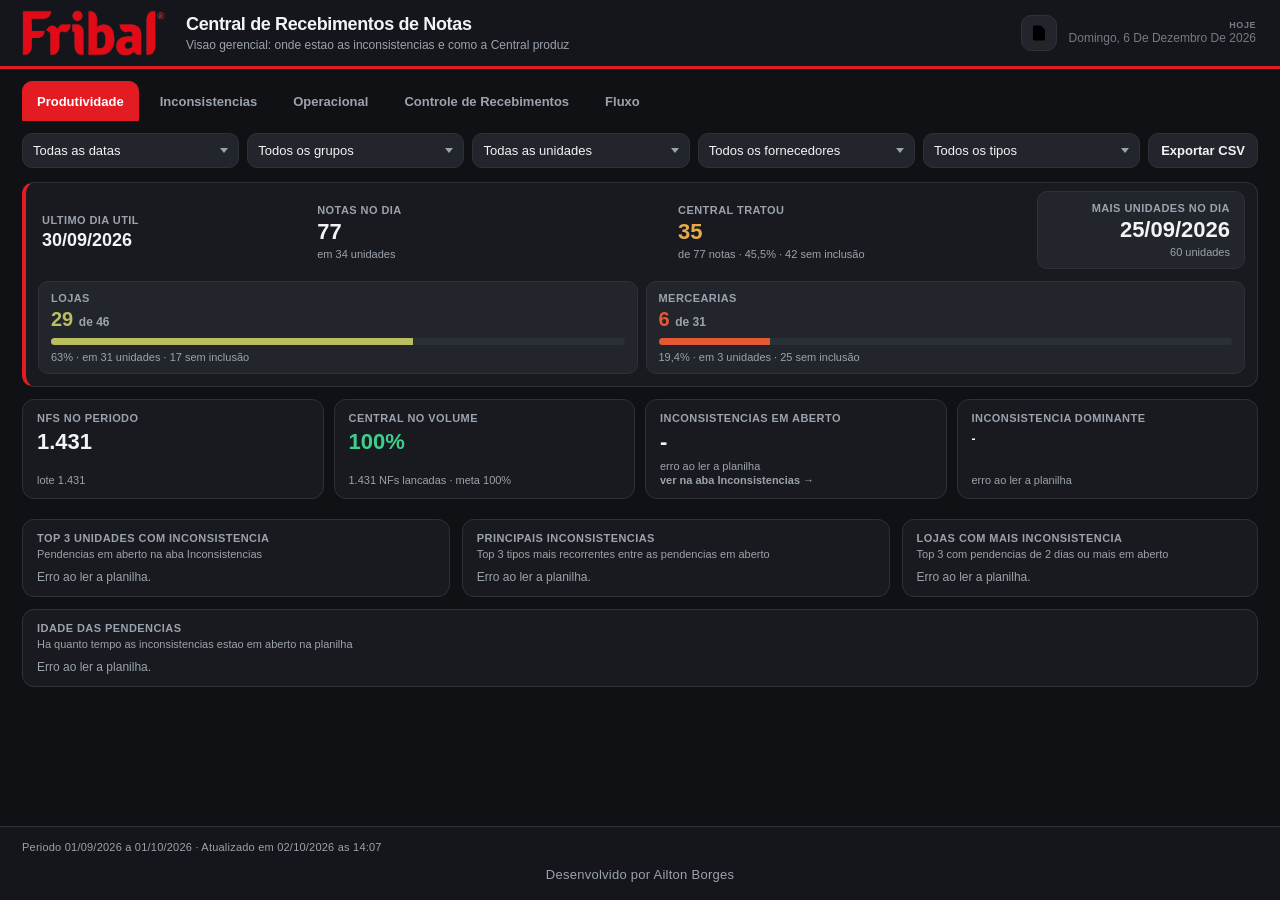
==== commit 7eace5c2: "Versão 10" ====
--- a/index.html
+++ b/index.html
@@ -72,26 +72,25 @@
     <section id="view-central">
       <div class="board">
         <article class="card board-wide">
-          <div class="lbl">Top 10 unidades com inconsistencia</div>
-          <p class="hint">Clique na loja ou empório para filtrar o painel</p>
+          <div class="lbl">Top 3 unidades com inconsistencia</div>
+          <p class="hint">Pendencias em aberto na aba Inconsistencias</p>
           <div id="top-lojas" class="rank-bars"></div>
         </article>
         <article class="card">
           <div class="lbl">Principais inconsistencias</div>
-          <p class="hint">Tipo de regra que mais dispara</p>
+          <p class="hint">Top 3 tipos mais recorrentes entre as pendencias em aberto</p>
           <div id="top-tipos" class="rank-bars"></div>
         </article>
         <article class="card">
-          <div class="lbl">Fornecedores com mais inconsistencia</div>
-          <p class="hint">Clique no fornecedor para filtrar</p>
+          <div class="lbl">Lojas com mais inconsistencia</div>
+          <p class="hint">Top 3 com pendencias de 2 dias ou mais em aberto</p>
           <div id="top-forn" class="rank-bars"></div>
         </article>
       </div>
       <article class="card">
-        <div class="lbl">Quem trata - Central vs Lojas</div>
-        <div id="split-lanc" class="split-block"></div>
-        <div class="lbl" style="margin-top:16px">Inconsistencias aceitas</div>
-        <div id="split-aceite" class="split-block"></div>
+        <div class="lbl">Idade das pendencias</div>
+        <p class="hint">Ha quanto tempo as inconsistencias estao em aberto na planilha</p>
+        <div id="idade-pend" class="split-block"></div>
       </article>
     </section>
 
--- a/styles.css
+++ b/styles.css
@@ -186,6 +186,7 @@
   align-items: stretch;
   margin-bottom: 20px;
 }
+.kpis.kpis-4 { grid-template-columns: repeat(4, minmax(0, 1fr)); }
 .kpis > .card {
   display: flex;
   flex-direction: column;
@@ -222,6 +223,11 @@
 .card.warn .val { color: var(--warn); }
 .card.bad .val { color: var(--bad); }
 .card.good .val { color: var(--good); }
+.card.is-link { cursor: pointer; transition: border-color 0.15s, transform 0.15s; }
+.card.is-link:hover { border-color: var(--muted); transform: translateY(-1px); }
+.card.is-link:focus-visible { outline: 2px solid var(--good); outline-offset: 2px; }
+.card .sub.card-link { padding-top: 2px; margin-top: 0; font-weight: 700; }
+.card.is-link:hover .card-link { color: inherit; text-decoration: underline; }
 
 .filters {
   display: grid;
@@ -493,6 +499,8 @@
   border-radius: 8px;
 }
 .rank-bar:hover { background: #22262e; }
+.rank-bar.is-static { cursor: default; }
+.rank-bar.is-static:hover { background: transparent; }
 .rank-bar .pos {
   color: var(--muted);
   font-variant-numeric: tabular-nums;
@@ -580,6 +588,22 @@
   display: flex;
 }
 .meter i { display: block; height: 100%; }
+.age-meter { height: 16px; margin-top: 4px; }
+.age-leg {
+  display: grid;
+  grid-template-columns: repeat(5, minmax(0, 1fr));
+  gap: 8px;
+  margin-top: 10px;
+  font-size: 12px;
+  font-variant-numeric: tabular-nums;
+}
+.age-leg-item { display: flex; align-items: center; gap: 6px; flex-wrap: wrap; min-width: 0; }
+.age-leg-item.is-zero { opacity: 0.45; }
+.age-dot { width: 10px; height: 10px; border-radius: 3px; flex: none; }
+.age-leg-lbl { color: var(--muted); }
+@media (max-width: 720px) {
+  .age-leg { grid-template-columns: repeat(2, minmax(0, 1fr)); }
+}
 .meter .c { background: var(--accent); }
 .meter .l { background: #8b949e; }
 .meter-leg {
@@ -779,6 +803,7 @@
 
 @media (max-width: 1200px) {
   .kpis { grid-template-columns: repeat(3, minmax(0, 1fr)); }
+  .kpis.kpis-4 { grid-template-columns: repeat(2, minmax(0, 1fr)); }
   .filters { grid-template-columns: minmax(0, 1fr) minmax(0, 1fr); }
   .filters #q { grid-column: 1 / -1; }
   .grid-2 { grid-template-columns: 1fr; }
@@ -927,7 +952,7 @@
 }
 
 @media (max-width: 480px) {
-  .kpis { grid-template-columns: 1fr; }
+  .kpis, .kpis.kpis-4 { grid-template-columns: 1fr; }
   .card .val { font-size: 20px; }
   .team-row { grid-template-columns: 1fr; }
   .team-row > div:not(:first-child) {
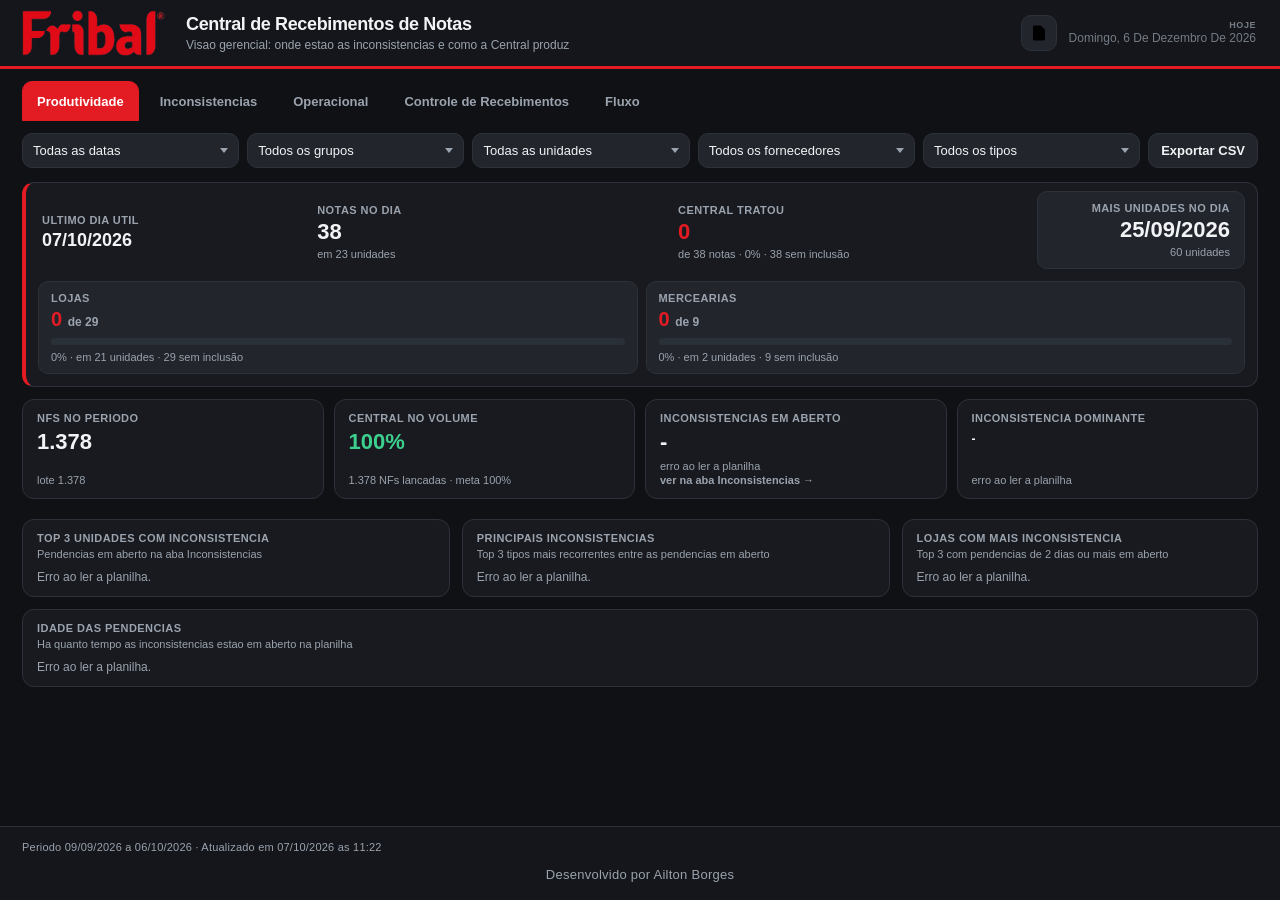
==== commit 81c9a620: "Update 07/10/26" ====
--- a/index.html
+++ b/index.html
@@ -162,7 +162,6 @@
                 <th class="sortable" data-pd-sort="inconsistencia" scope="col" aria-sort="none" title="Ordenar por Inconsistencia">Inconsistencia<span class="sort-ind" aria-hidden="true">↕</span></th>
                 <th class="sortable" data-pd-sort="contato" scope="col" aria-sort="none" title="Ordenar por Contato">Contato<span class="sort-ind" aria-hidden="true">↕</span></th>
                 <th class="sortable" data-pd-sort="setor" scope="col" aria-sort="none" title="Ordenar por Setor">Setor<span class="sort-ind" aria-hidden="true">↕</span></th>
-                <th class="sortable" data-pd-sort="atendente" scope="col" aria-sort="none" title="Ordenar por Atendente">Atendente<span class="sort-ind" aria-hidden="true">↕</span></th>
                 <th class="sortable" data-pd-sort="dias" scope="col" aria-sort="none" title="Ordenar por Dias">Dias<span class="sort-ind" aria-hidden="true">↕</span></th>
               </tr>
             </thead>
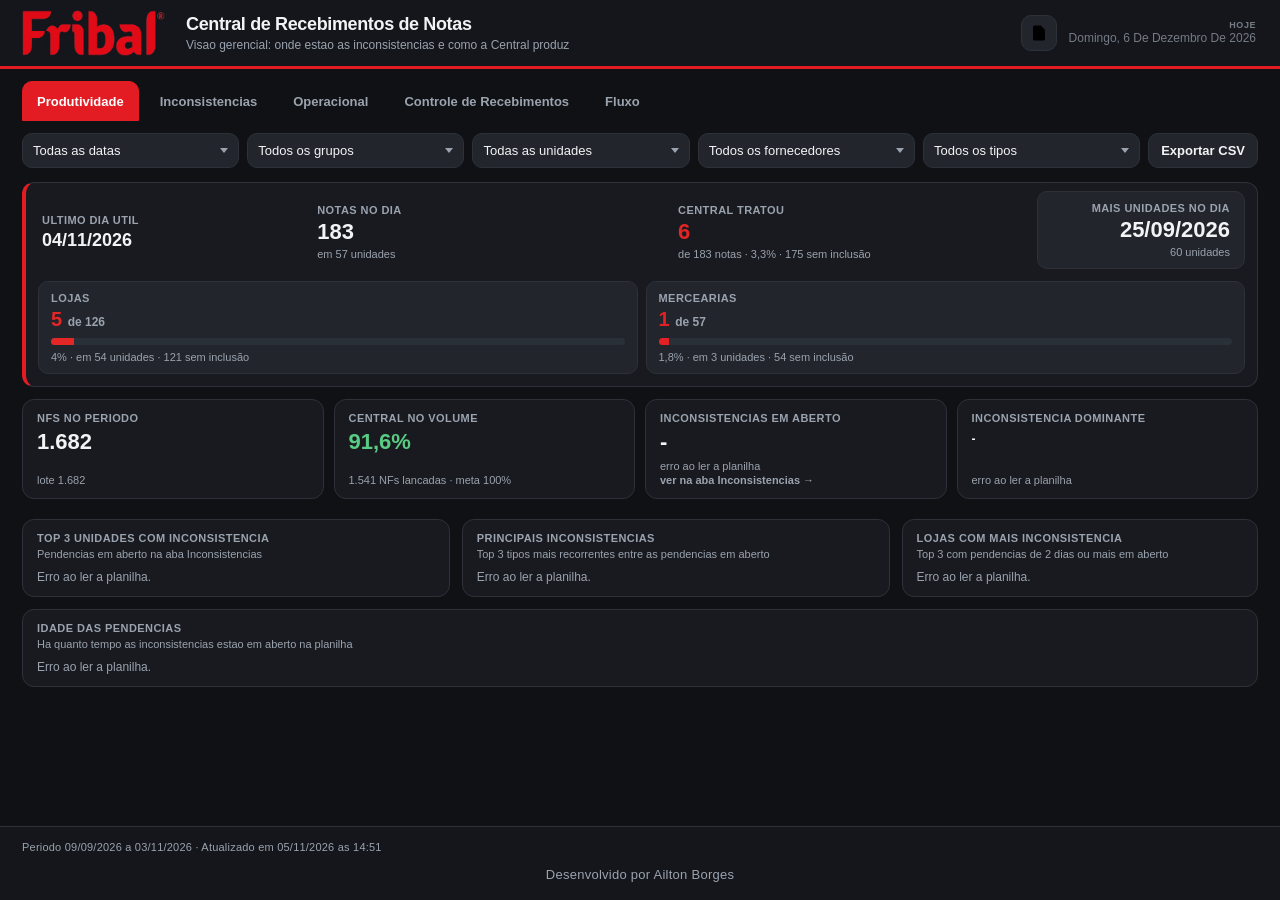
==== commit 9fa1b625: "Update 05/11/26" ====
--- a/index.html
+++ b/index.html
@@ -158,6 +158,7 @@
               <tr>
                 <th class="sortable" data-pd-sort="loja" scope="col" aria-sort="none" title="Ordenar por Loja">Loja<span class="sort-ind" aria-hidden="true">↕</span></th>
                 <th class="sortable" data-pd-sort="nota" scope="col" aria-sort="none" title="Ordenar por Nota">Nota<span class="sort-ind" aria-hidden="true">↕</span></th>
+                <th class="sortable" data-pd-sort="fornecedor" scope="col" aria-sort="none" title="Ordenar por Fornecedor">Fornecedor<span class="sort-ind" aria-hidden="true">↕</span></th>
                 <th class="sortable" data-pd-sort="data" scope="col" aria-sort="none" title="Ordenar por Data">Data<span class="sort-ind" aria-hidden="true">↕</span></th>
                 <th class="sortable" data-pd-sort="inconsistencia" scope="col" aria-sort="none" title="Ordenar por Inconsistencia">Inconsistencia<span class="sort-ind" aria-hidden="true">↕</span></th>
                 <th class="sortable" data-pd-sort="contato" scope="col" aria-sort="none" title="Ordenar por Contato">Contato<span class="sort-ind" aria-hidden="true">↕</span></th>
@@ -178,17 +179,17 @@
         <table>
           <thead>
             <tr>
-              <th>Data</th>
-              <th>Loja</th>
-              <th>Grupo</th>
-              <th>NF</th>
-              <th>Fornecedor</th>
-              <th>Tipo</th>
-              <th>Produto / campo</th>
-              <th>De</th>
-              <th>Para</th>
-              <th>Pessoa</th>
-              <th>Equipe</th>
+              <th class="sortable" data-ops-sort="data" scope="col" aria-sort="none" title="Ordenar por Data">Data<span class="sort-ind" aria-hidden="true">↕</span></th>
+              <th class="sortable" data-ops-sort="loja" scope="col" aria-sort="none" title="Ordenar por Loja">Loja<span class="sort-ind" aria-hidden="true">↕</span></th>
+              <th class="sortable" data-ops-sort="grupo" scope="col" aria-sort="none" title="Ordenar por Grupo">Grupo<span class="sort-ind" aria-hidden="true">↕</span></th>
+              <th class="sortable" data-ops-sort="nf" scope="col" aria-sort="none" title="Ordenar por NF">NF<span class="sort-ind" aria-hidden="true">↕</span></th>
+              <th class="sortable" data-ops-sort="fornecedor" scope="col" aria-sort="none" title="Ordenar por Fornecedor">Fornecedor<span class="sort-ind" aria-hidden="true">↕</span></th>
+              <th class="sortable" data-ops-sort="tipo" scope="col" aria-sort="none" title="Ordenar por Tipo">Tipo<span class="sort-ind" aria-hidden="true">↕</span></th>
+              <th class="sortable" data-ops-sort="produto" scope="col" aria-sort="none" title="Ordenar por Produto / campo">Produto / campo<span class="sort-ind" aria-hidden="true">↕</span></th>
+              <th class="sortable" data-ops-sort="de" scope="col" aria-sort="none" title="Ordenar por De">De<span class="sort-ind" aria-hidden="true">↕</span></th>
+              <th class="sortable" data-ops-sort="para" scope="col" aria-sort="none" title="Ordenar por Para">Para<span class="sort-ind" aria-hidden="true">↕</span></th>
+              <th class="sortable" data-ops-sort="pessoa" scope="col" aria-sort="none" title="Ordenar por Pessoa">Pessoa<span class="sort-ind" aria-hidden="true">↕</span></th>
+              <th class="sortable" data-ops-sort="equipe" scope="col" aria-sort="none" title="Ordenar por Equipe">Equipe<span class="sort-ind" aria-hidden="true">↕</span></th>
             </tr>
           </thead>
           <tbody id="tb-ops"></tbody>
--- a/styles.css
+++ b/styles.css
@@ -703,11 +703,16 @@
   text-align: center;
 }
 #view-inc .msg { white-space: normal; min-width: 280px; }
-#view-inc th.sortable { cursor: pointer; user-select: none; }
-#view-inc th.sortable:hover { color: var(--text); background: #181b22; }
-#view-inc th.sortable.is-sorted { color: var(--accent); }
-#view-inc th .sort-ind { display: inline-block; margin-left: 4px; font-size: 9px; opacity: 0.55; vertical-align: middle; }
-#view-inc th.sortable.is-sorted .sort-ind { opacity: 1; }
+#view-inc th.sortable,
+#view-ops th.sortable { cursor: pointer; user-select: none; }
+#view-inc th.sortable:hover,
+#view-ops th.sortable:hover { color: var(--text); background: #181b22; }
+#view-inc th.sortable.is-sorted,
+#view-ops th.sortable.is-sorted { color: var(--accent); }
+#view-inc th .sort-ind,
+#view-ops th .sort-ind { display: inline-block; margin-left: 4px; font-size: 9px; opacity: 0.55; vertical-align: middle; }
+#view-inc th.sortable.is-sorted .sort-ind,
+#view-ops th.sortable.is-sorted .sort-ind { opacity: 1; }
 
 .bars { display: flex; flex-direction: column; gap: 8px; margin-top: 10px; }
 .bar-row { display: grid; grid-template-columns: 88px minmax(0, 1fr) 90px; gap: 8px; align-items: center; font-size: 12px; }
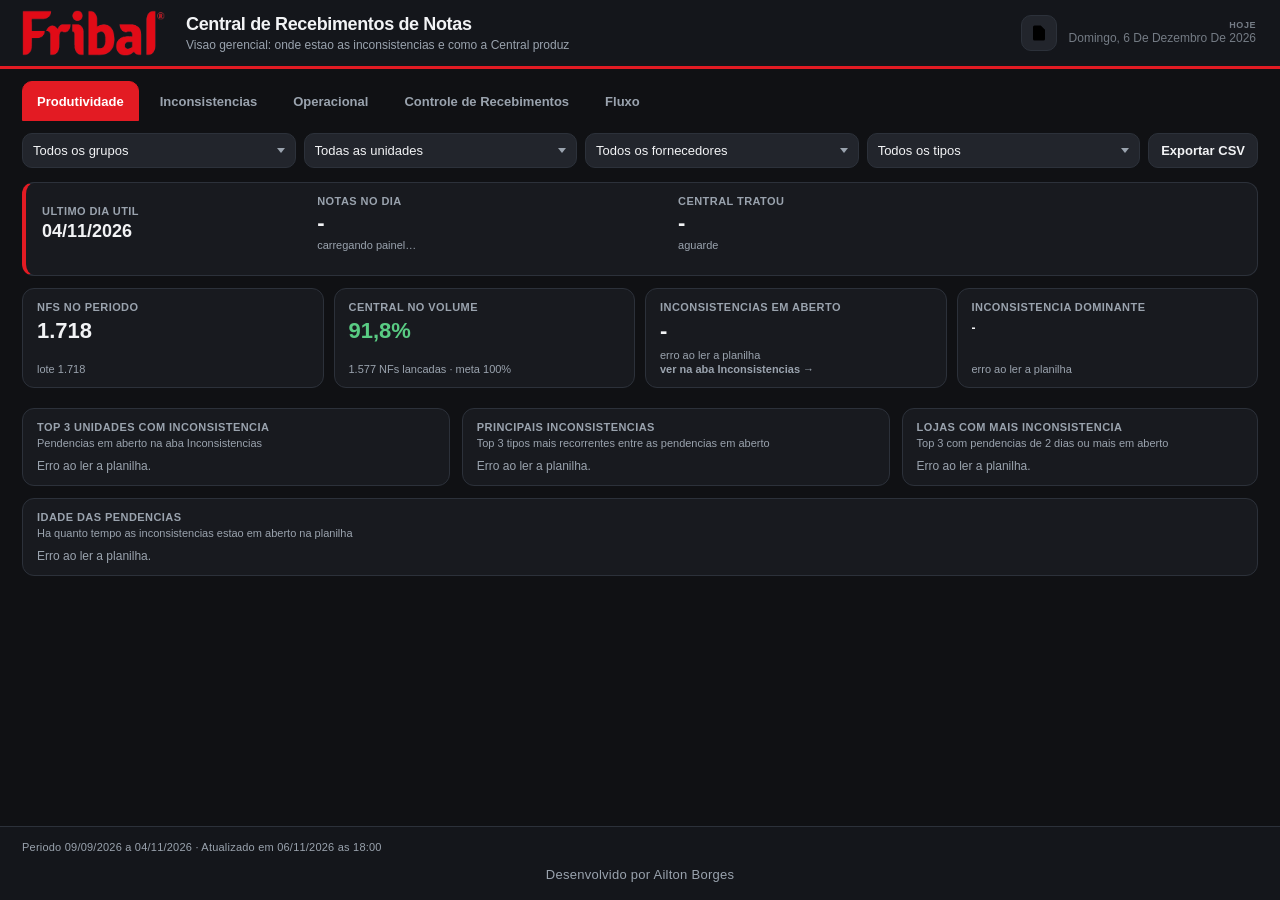
==== commit c115a490: "Update 09/11/2026" ====
--- a/index.html
+++ b/index.html
@@ -57,7 +57,7 @@
 
   <main class="wrap">
     <div class="filters" id="filters">
-      <div id="f-data"></div>
+      <div id="f-data" hidden></div>
       <div id="f-segmento"></div>
       <div id="f-loja"></div>
       <div id="f-forn"></div>
@@ -227,24 +227,15 @@
             </div>
             <div class="filters">
               <div class="field">
-                <label for="rb-fDataDe">Entrada de</label>
+                <label for="rb-fMesEntrada">Mês de entrada</label>
                 <div class="date-field">
-                  <input type="text" id="rb-fDataDe" class="date-br" placeholder="dd/mm/yyyy" readonly autocomplete="off" />
-                  <button type="button" class="date-picker-btn" aria-label="Abrir calendário" title="Selecionar data">
+                  <input type="text" id="rb-fMesEntrada" class="date-br" placeholder="Todos" readonly autocomplete="off" />
+                  <button type="button" class="date-picker-btn" aria-label="Abrir seletor de mês" title="Selecionar mês">
                     <svg viewBox="0 0 24 24" aria-hidden="true"><path fill="none" stroke="currentColor" stroke-width="2" stroke-linecap="round" stroke-linejoin="round" d="M7 3v3M17 3v3M4 8h16M5 5h14a2 2 0 0 1 2 2v13a2 2 0 0 1-2 2H5a2 2 0 0 1-2-2V7a2 2 0 0 1 2-2z"/></svg>
                   </button>
                 </div>
               </div>
               <div class="field">
-                <label for="rb-fDataAte">Entrada até</label>
-                <div class="date-field">
-                  <input type="text" id="rb-fDataAte" class="date-br" placeholder="dd/mm/yyyy" readonly autocomplete="off" />
-                  <button type="button" class="date-picker-btn" aria-label="Abrir calendário" title="Selecionar data">
-                    <svg viewBox="0 0 24 24" aria-hidden="true"><path fill="none" stroke="currentColor" stroke-width="2" stroke-linecap="round" stroke-linejoin="round" d="M7 3v3M17 3v3M4 8h16M5 5h14a2 2 0 0 1 2 2v13a2 2 0 0 1-2 2H5a2 2 0 0 1-2-2V7a2 2 0 0 1 2-2z"/></svg>
-                  </button>
-                </div>
-              </div>
-              <div class="field">
                 <label for="rb-fSituacao-btn">Situação</label>
                 <div id="rb-fSituacao" class="msel"></div>
               </div>
@@ -255,6 +246,10 @@
               <div class="field">
                 <label for="rb-fEmpresa-btn">Empresa / loja</label>
                 <div id="rb-fEmpresa" class="msel"></div>
+              </div>
+              <div class="field">
+                <label for="rb-fFornecedor-btn">Fornecedor</label>
+                <div id="rb-fFornecedor" class="msel"></div>
               </div>
             </div>
           </article>
--- a/styles.css
+++ b/styles.css
@@ -231,7 +231,7 @@
 
 .filters {
   display: grid;
-  grid-template-columns: repeat(5, minmax(0, 1fr)) auto;
+  grid-template-columns: repeat(4, minmax(0, 1fr)) auto;
   gap: 8px;
   margin: 0 0 14px;
   align-items: stretch;
--- a/recebimentos.css
+++ b/recebimentos.css
@@ -94,11 +94,11 @@
   display: grid;
   overflow: visible;
   grid-template-columns:
-    minmax(0, 1fr)
-    minmax(0, 1fr)
-    minmax(0, 1.05fr)
     minmax(0, 0.95fr)
-    minmax(0, 1.15fr);
+    minmax(0, 0.95fr)
+    minmax(0, 0.85fr)
+    minmax(0, 1.1fr)
+    minmax(0, 1.3fr);
   gap: 8px;
   margin: 0;
   align-items: end;
@@ -325,6 +325,10 @@
   background: rgba(227, 27, 35, 0.08);
 }
 
+#view-receb .date-field .date-br.has-value {
+  border-color: var(--accent);
+}
+
 #view-receb .date-field:focus-within .date-br {
   outline: 2px solid rgba(227, 27, 35, 0.35);
   border-color: var(--accent);
@@ -333,7 +337,7 @@
 #rb-date-popover.date-popover {
   position: fixed;
   z-index: 4000;
-  width: 280px;
+  width: 248px;
   padding: 10px;
   border: 1px solid var(--line);
   border-radius: 12px;
@@ -381,52 +385,35 @@
   color: var(--accent);
 }
 
-#rb-date-popover .cal-weekdays,
-#rb-date-popover .cal-grid {
+#rb-date-popover .cal-months {
   display: grid;
-  grid-template-columns: repeat(7, 1fr);
-  gap: 4px;
-}
-
-#rb-date-popover .cal-weekdays {
-  margin-bottom: 4px;
-}
-
-#rb-date-popover .cal-weekdays span {
-  text-align: center;
-  font-size: 10px;
-  font-weight: 700;
-  color: var(--muted);
-  text-transform: uppercase;
-}
-
-#rb-date-popover .cal-day {
-  height: 32px;
+  grid-template-columns: repeat(3, 1fr);
+  gap: 6px;
+}
+
+#rb-date-popover .cal-month {
+  height: 34px;
   border: 0;
   border-radius: 8px;
   background: transparent;
   color: var(--text);
   font: inherit;
   font-size: 12px;
+  font-weight: 600;
   cursor: pointer;
 }
 
-#rb-date-popover .cal-day:hover:not(:disabled) {
+#rb-date-popover .cal-month:hover:not(:disabled) {
   background: rgba(227, 27, 35, 0.12);
   color: var(--accent);
 }
 
-#rb-date-popover .cal-day.is-selected {
+#rb-date-popover .cal-month.is-selected {
   background: var(--accent);
   color: #fff;
 }
 
-#rb-date-popover .cal-day.is-outside {
-  color: var(--muted);
-  opacity: 0.45;
-}
-
-#rb-date-popover .cal-day:disabled {
+#rb-date-popover .cal-month:disabled {
   opacity: 0.28;
   cursor: not-allowed;
 }
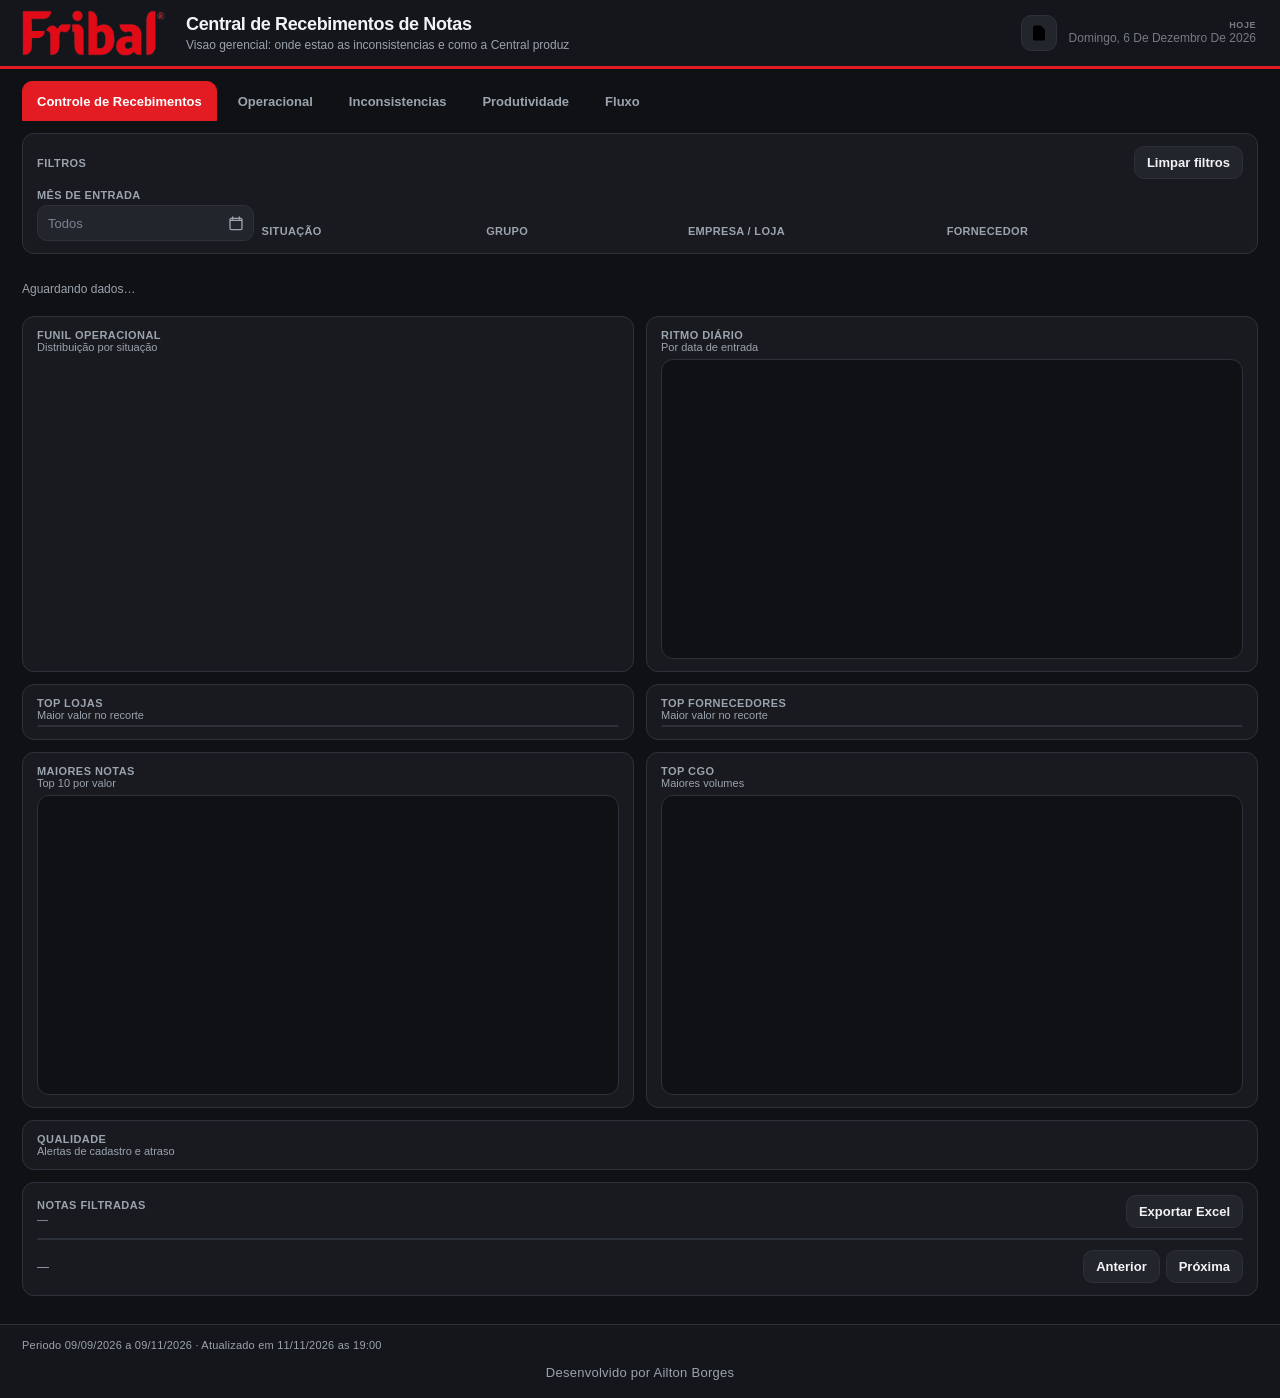
==== commit 60f18962: "Update 2 12/11/2026" ====
--- a/index.html
+++ b/index.html
@@ -7,7 +7,7 @@
   <link rel="stylesheet" href="styles.css" />
   <link rel="stylesheet" href="recebimentos.css" />
 </head>
-<body>
+<body class="tab-receb">
   <svg class="fluxo-sprite" aria-hidden="true" fill="none" stroke="currentColor" stroke-width="1.8" stroke-linecap="round" stroke-linejoin="round">
     <symbol id="i-play" viewBox="0 0 24 24"><circle cx="12" cy="12" r="9"/><path d="M10 8.5v7l6-3.5z" fill="currentColor" stroke="none"/></symbol>
     <symbol id="i-xml" viewBox="0 0 24 24"><path d="M14 2H6a2 2 0 0 0-2 2v16a2 2 0 0 0 2 2h12a2 2 0 0 0 2-2V8z"/><path d="M14 2v6h6"/><path d="M8 13h8M8 17h5"/></symbol>
@@ -48,15 +48,15 @@
   </header>
 
   <nav class="tabs">
-    <button class="tab active" data-tab="central">Produtividade</button>
+    <button class="tab active" data-tab="receb">Controle de Recebimentos</button>
+    <button class="tab" data-tab="ops">Operacional</button>
     <button class="tab" data-tab="inc">Inconsistencias</button>
-    <button class="tab" data-tab="ops">Operacional</button>
-    <button class="tab" data-tab="receb">Controle de Recebimentos</button>
+    <button class="tab" data-tab="central">Produtividade</button>
     <button class="tab" data-tab="fluxo">Fluxo</button>
   </nav>
 
   <main class="wrap">
-    <div class="filters" id="filters">
+    <div class="filters hidden" id="filters">
       <div id="f-data" hidden></div>
       <div id="f-segmento"></div>
       <div id="f-loja"></div>
@@ -66,10 +66,10 @@
     </div>
 
     <section class="dia-central hidden" id="dia-central"></section>
-    <section class="kpis" id="kpis"></section>
-    <p class="headline" id="headline"></p>
-
-    <section id="view-central">
+    <section class="kpis hidden" id="kpis"></section>
+    <p class="headline hidden" id="headline"></p>
+
+    <section id="view-central" class="hidden">
       <div class="board">
         <article class="card board-wide">
           <div class="lbl">Top 3 unidades com inconsistencia</div>
@@ -197,7 +197,7 @@
       </div>
     </section>
 
-        <section id="view-receb" class="hidden">
+        <section id="view-receb">
       <div class="page">
         <header class="header" hidden>
           <div class="header-actions">
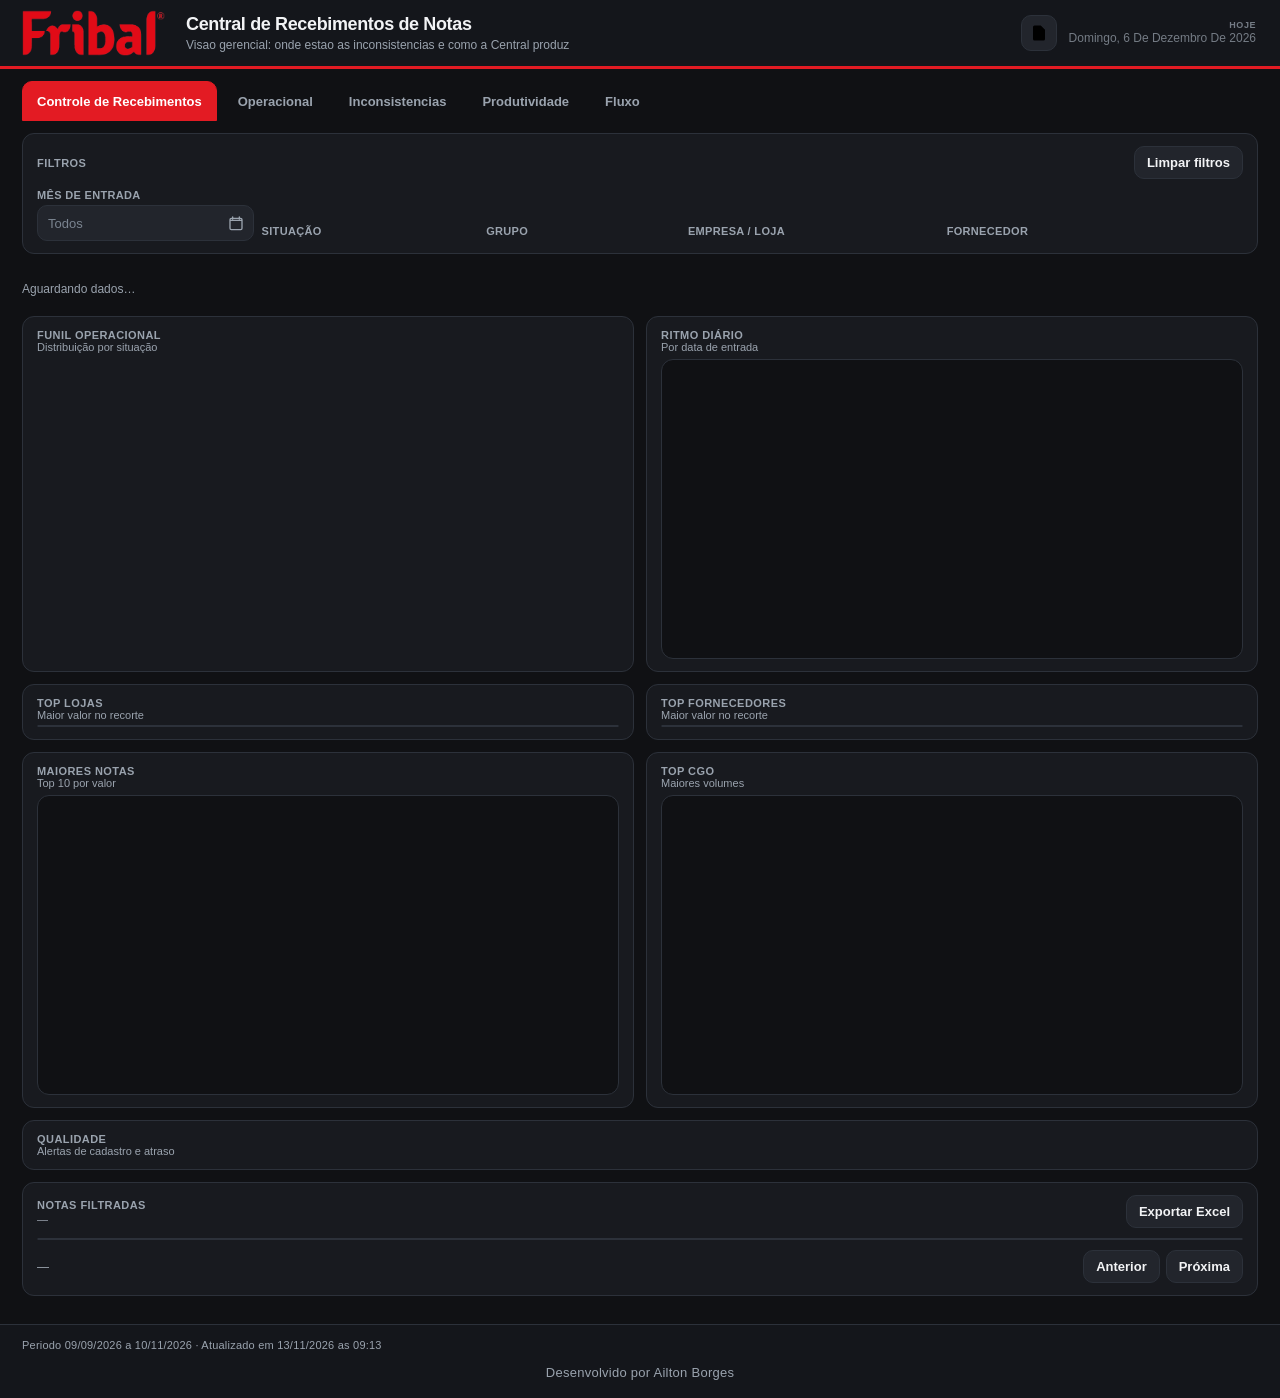
==== commit f3cab73b: "Versão 12" ====
--- a/index.html
+++ b/index.html
@@ -213,7 +213,7 @@
             <div>
               <strong>Não foi possível ler a Base automaticamente.</strong>
               <div class="caption" style="margin-top:4px">
-                Abra via servidor local ou selecione
+                Rode <code>parse_auditoria.ps1</code> para gerar o <code>painel.js</code> ou selecione
                 <code>Bases/Painel de Controle de Recebimentos.txt</code>.
               </div>
             </div>
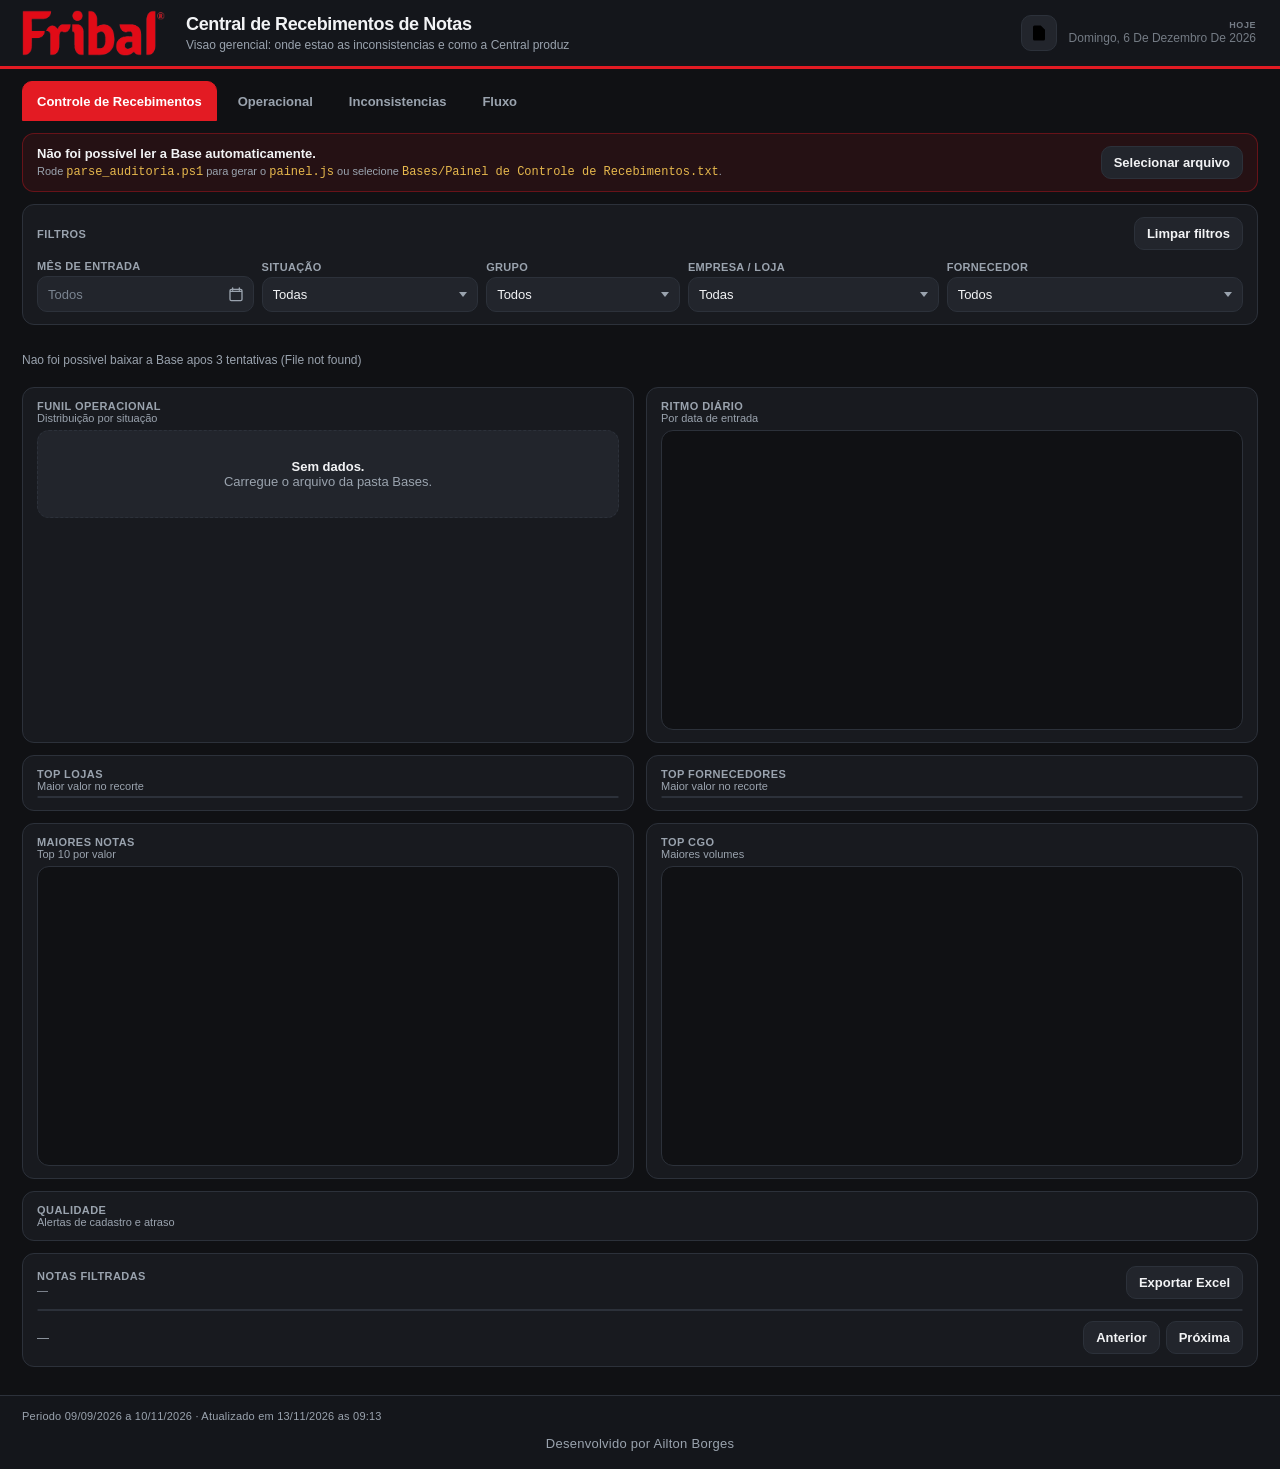
==== commit 123bcf5c: "Versão 13" ====
--- a/index.html
+++ b/index.html
@@ -51,7 +51,6 @@
     <button class="tab active" data-tab="receb">Controle de Recebimentos</button>
     <button class="tab" data-tab="ops">Operacional</button>
     <button class="tab" data-tab="inc">Inconsistencias</button>
-    <button class="tab" data-tab="central">Produtividade</button>
     <button class="tab" data-tab="fluxo">Fluxo</button>
   </nav>
 
@@ -68,31 +67,6 @@
     <section class="dia-central hidden" id="dia-central"></section>
     <section class="kpis hidden" id="kpis"></section>
     <p class="headline hidden" id="headline"></p>
-
-    <section id="view-central" class="hidden">
-      <div class="board">
-        <article class="card board-wide">
-          <div class="lbl">Top 3 unidades com inconsistencia</div>
-          <p class="hint">Pendencias em aberto na aba Inconsistencias</p>
-          <div id="top-lojas" class="rank-bars"></div>
-        </article>
-        <article class="card">
-          <div class="lbl">Principais inconsistencias</div>
-          <p class="hint">Top 3 tipos mais recorrentes entre as pendencias em aberto</p>
-          <div id="top-tipos" class="rank-bars"></div>
-        </article>
-        <article class="card">
-          <div class="lbl">Lojas com mais inconsistencia</div>
-          <p class="hint">Top 3 com pendencias de 2 dias ou mais em aberto</p>
-          <div id="top-forn" class="rank-bars"></div>
-        </article>
-      </div>
-      <article class="card">
-        <div class="lbl">Idade das pendencias</div>
-        <p class="hint">Ha quanto tempo as inconsistencias estao em aberto na planilha</p>
-        <div id="idade-pend" class="split-block"></div>
-      </article>
-    </section>
 
     <section id="view-inc" class="hidden">
       <div class="pd-toolbar">
